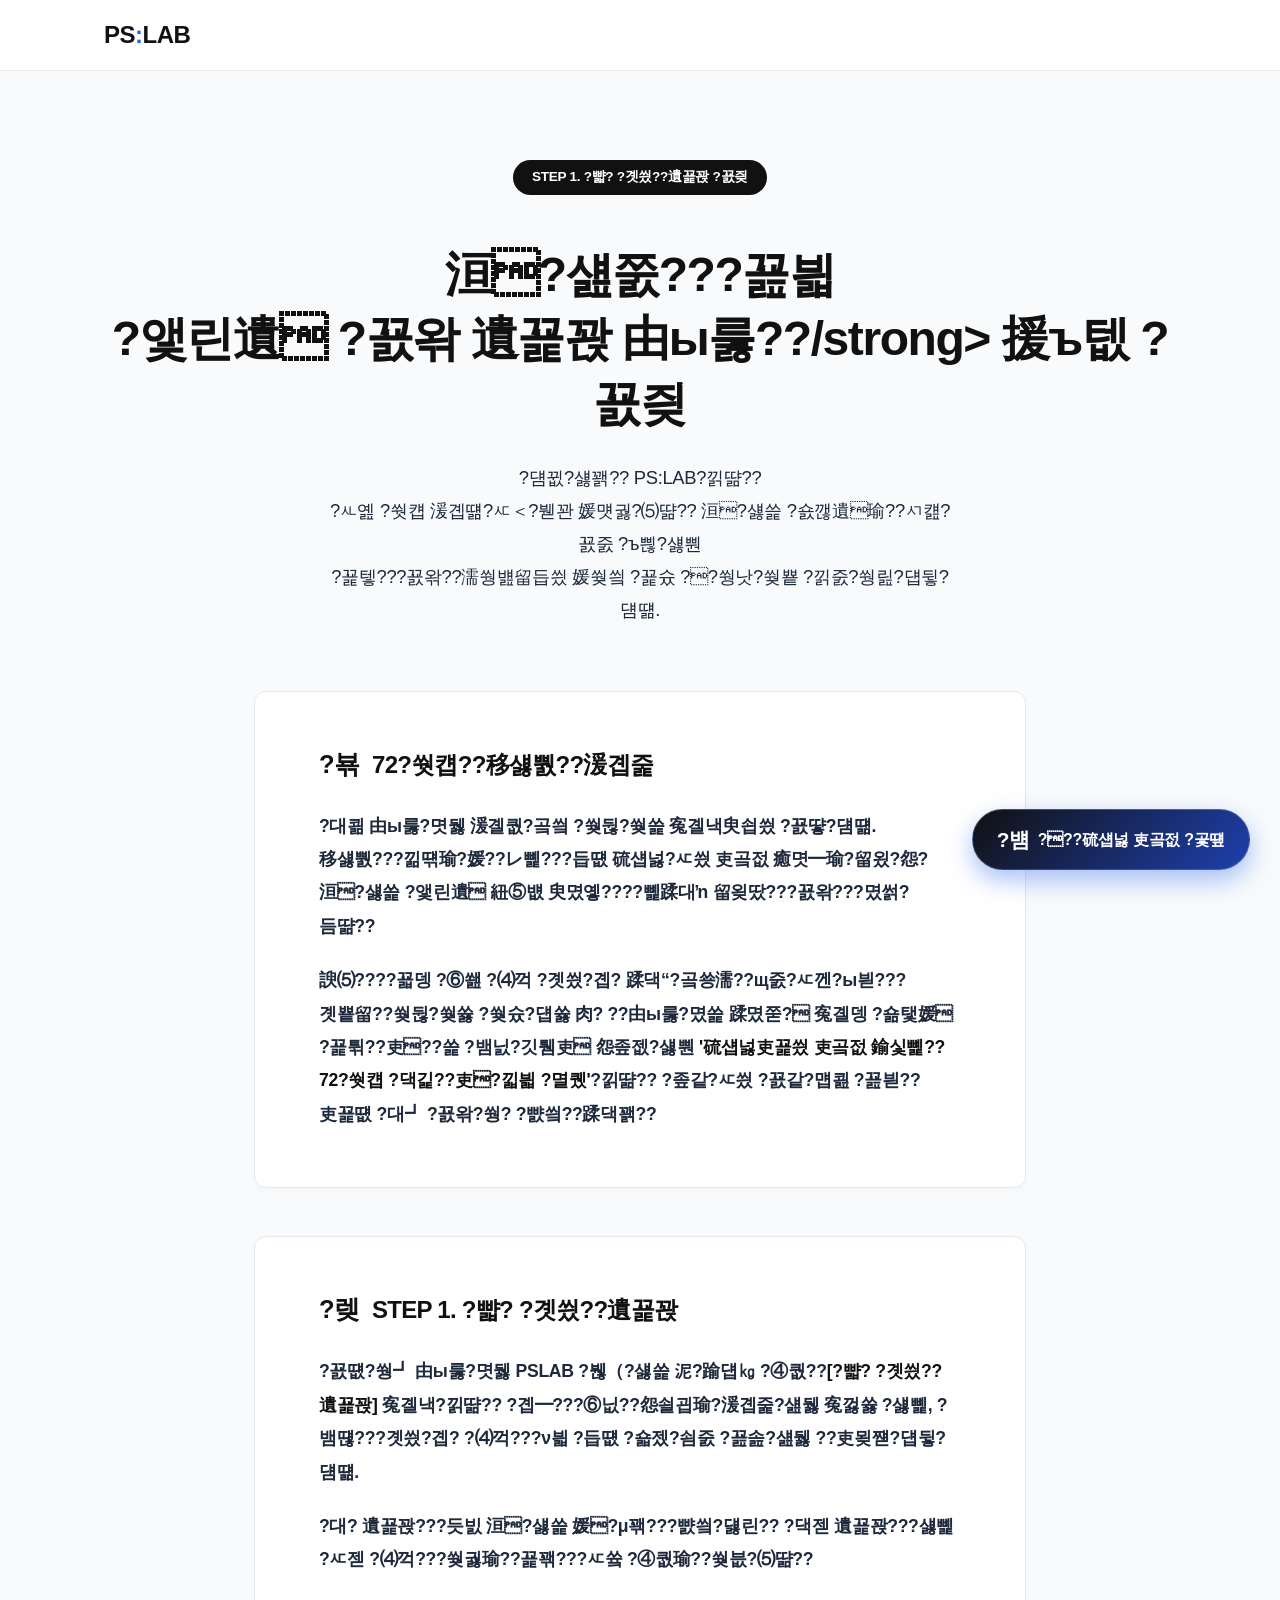
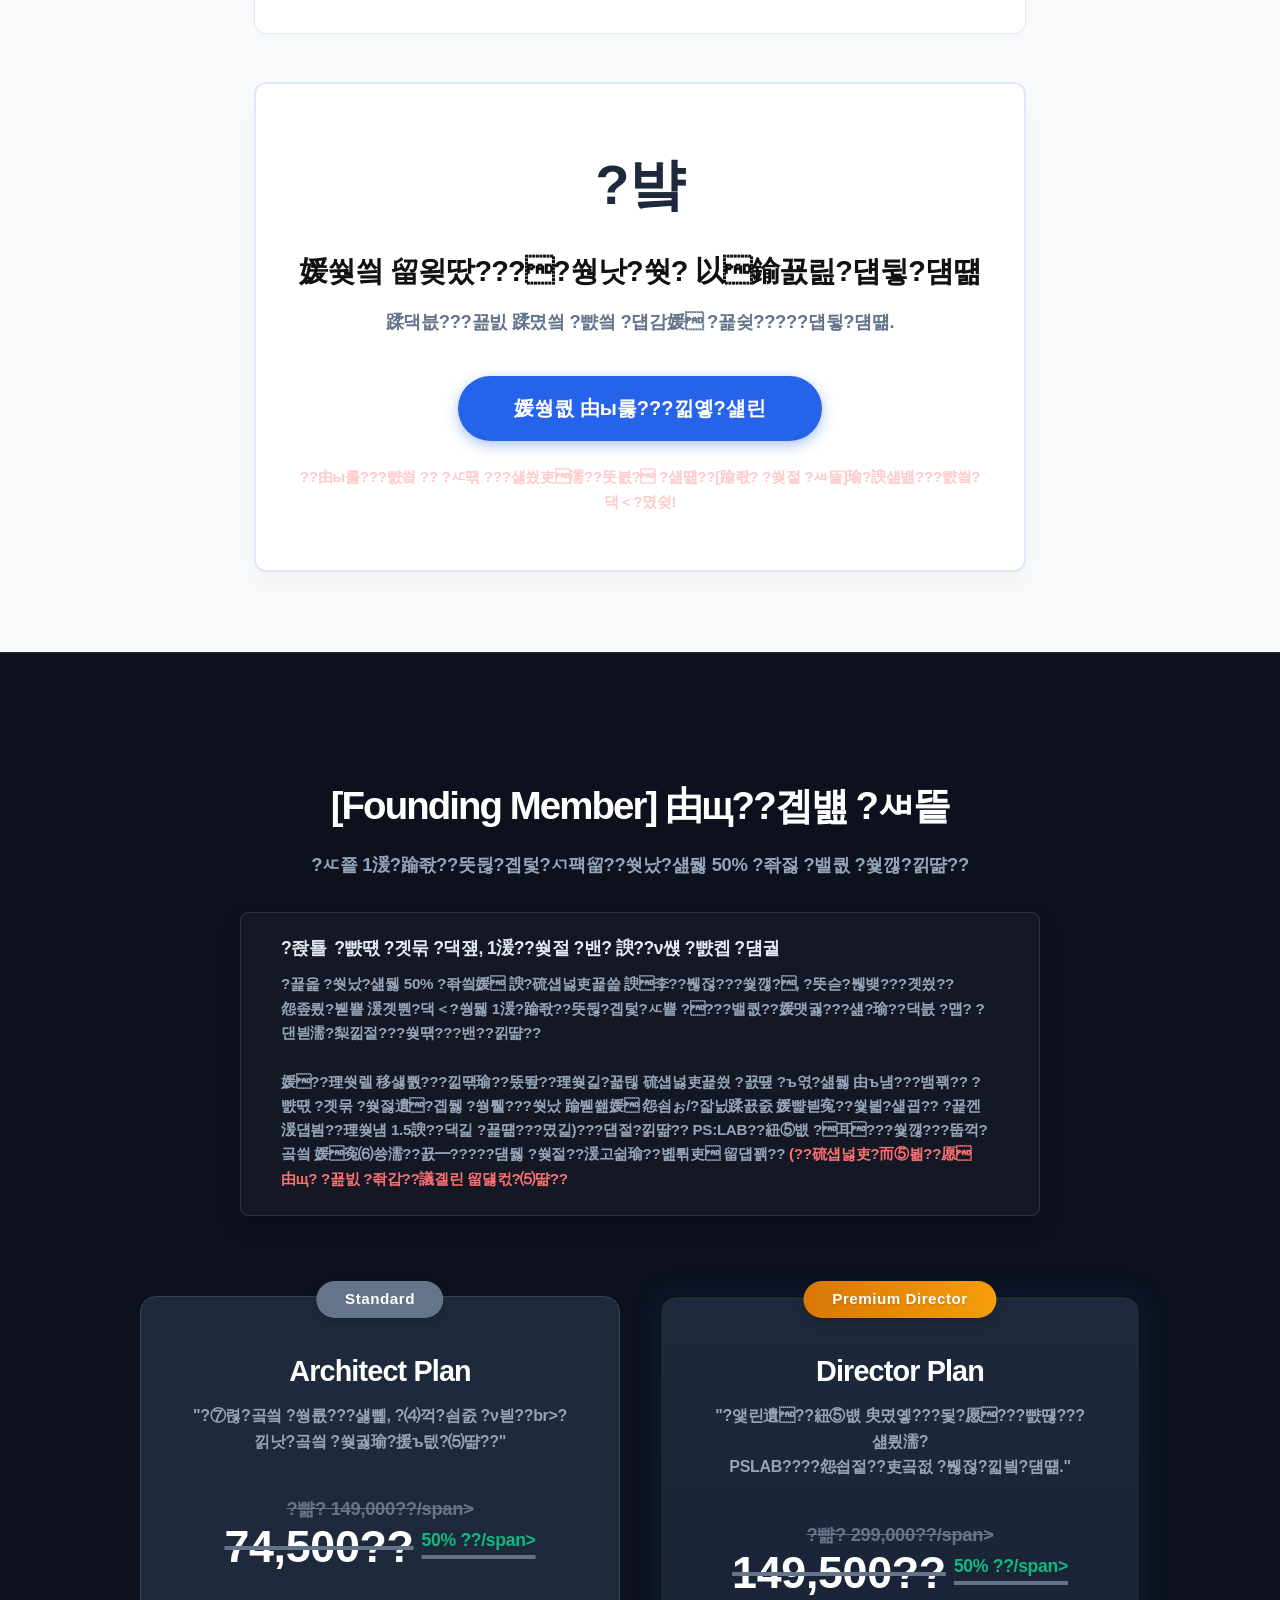
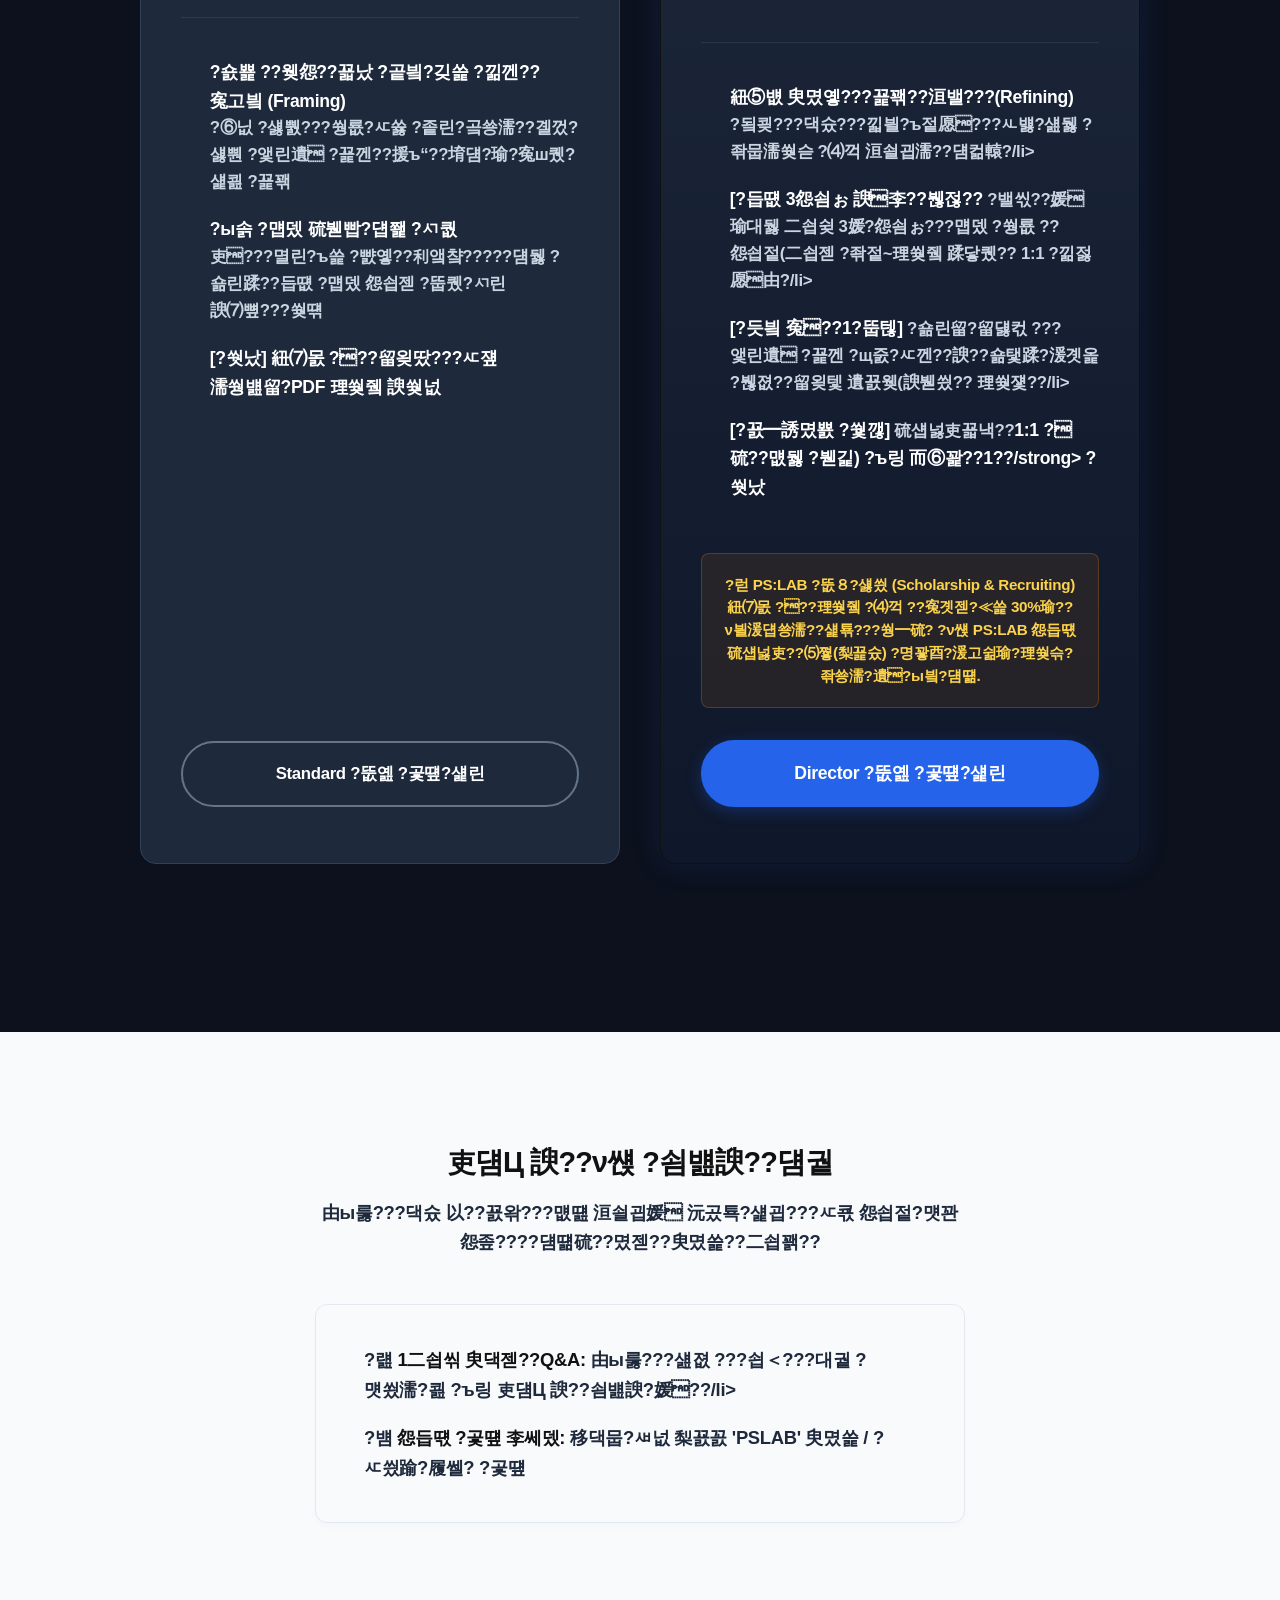
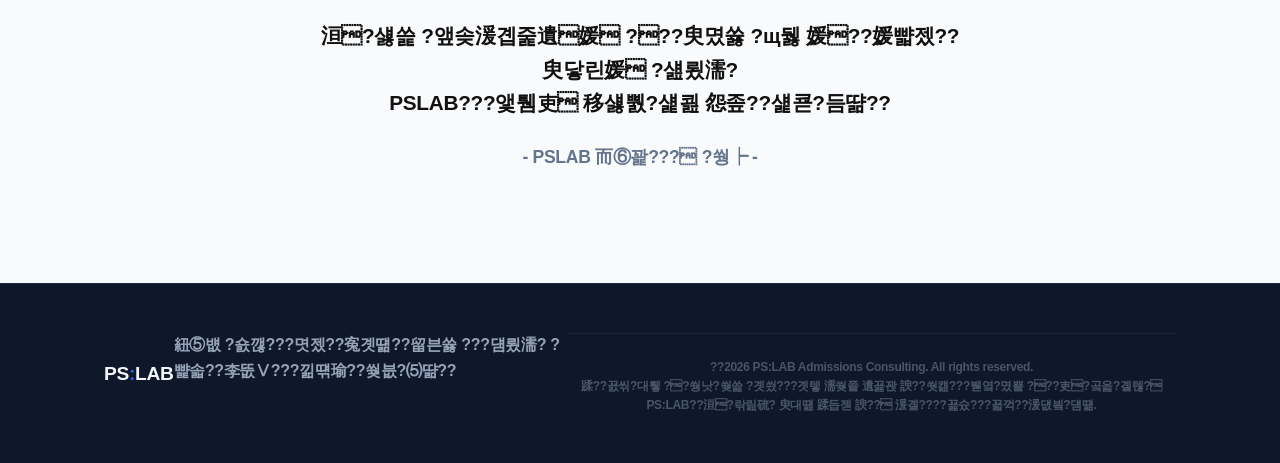
==== hong/index.html @ 272e80e0 "Add files via upload" ====
﻿<!DOCTYPE html>
<html lang="ko">
<head>
    <meta charset="UTF-8">
    <meta name="viewport" content="width=device-width, initial-scale=1.0">
    <title>PS:LAB | 由ы룷???꾩갑 ?덈궡</title>
    <style>
/* 
   PS:LAB Color Theme (Modern, Data-Driven, Tech Startup)
*/
:root {
    /* Palette: Monochrome + Trust Blue */
    --color-primary: #111111; /* Deep Black for strong contrast */
    --color-primary-light: #333333;
    --color-accent: #2563eb; /* Trustworthy Tech Blue */
    --color-accent-hover: #1d4ed8;
    
    --color-bg-main: #f8fafc; /* Very light slate/gray for modern feel */
    --color-bg-light: #ffffff;
    --color-bg-dark: #0f172a; /* Slate 900 */
    
    --color-text-main: #1e293b; /* Slate 800 */
    --color-text-muted: #64748b; /* Slate 500 */
    --color-text-light: #f1f5f9; /* Slate 100 */
    
    /* Typography */
    --font-sans: 'Pretendard', -apple-system, BlinkMacSystemFont, "Segoe UI", Roboto, "Helvetica Neue", Arial, sans-serif;
    --font-heading: 'Inter', var(--font-sans); /* Inter for English logo/headings */
    
    /* Variables */
    --transition-standard: all 0.2s ease-in-out;
    --border-radius-sm: 4px;
    --border-radius-md: 8px;
    --border-radius-lg: 12px;
}

/* Pretendard Font Import */
@import url("https://cdn.jsdelivr.net/gh/orioncactus/pretendard@v1.3.8/dist/web/static/pretendard.css");
/* Inter for English accents */
@import url('https://fonts.googleapis.com/css2?family=Inter:wght@400;600;800&display=swap');

/* Reset & Basic Setup */
* {
    margin: 0;
    padding: 0;
    box-sizing: border-box;
}

html {
    scroll-behavior: smooth;
    font-size: 16px;
}

body {
    font-family: var(--font-sans);
    color: var(--color-text-main);
    background-color: var(--color-bg-main);
    line-height: 1.6;
    overflow-x: hidden;
    letter-spacing: -0.02em; /* Tighter letter spacing for modern look */
    word-break: keep-all;
    overflow-wrap: break-word;
}

a {
    text-decoration: none;
    color: inherit;
}

ul {
    list-style: none;
}

img {
    max-width: 100%;
    display: block;
}

.container {
    max-width: 1200px;
    margin: 0 auto;
    padding: 0 5%;
}

.text-center { text-align: center; }
.mt-4 { margin-top: 2rem; }

/* Typography */
h1, h2, h3, h4, h5, h6 {
    font-weight: 700;
    line-height: 1.3;
    color: var(--color-primary);
    font-family: var(--font-heading);
    letter-spacing: -0.03em;
    word-break: keep-all;
}

h2 {
    font-size: 2.2rem;
    margin-bottom: 0.5rem;
}

.subtitle {
    font-size: 1.05rem;
    color: var(--color-text-muted);
    font-weight: 400;
    line-height: 1.6;
    word-break: keep-all;
}

.section {
    padding: 5rem 0;
}

.section-header {
    text-align: center;
    margin-bottom: 3.5rem;
}

.bg-light {
    background-color: var(--color-bg-light);
}

.bg-dark {
    background-color: var(--color-bg-dark);
    color: var(--color-text-light);
}

.bg-dark h2 {
    color: var(--color-text-light);
}

.bg-dark .subtitle {
    color: var(--color-text-muted);
}

/* Buttons */
.btn {
    display: inline-block;
    padding: 0.9rem 2.2rem;
    border-radius: 50px; /* Pill shape for startup vibe */
    font-weight: 600;
    font-size: 1.05rem;
    cursor: pointer;
    transition: var(--transition-standard);
    border: 2px solid transparent;
}

.btn-primary {
    background-color: var(--color-accent);
    color: white;
    border-color: var(--color-accent);
    box-shadow: 0 4px 14px 0 rgba(37, 99, 235, 0.39);
}

.btn-primary:hover {
    background-color: var(--color-accent-hover);
    border-color: var(--color-accent-hover);
    transform: translateY(-2px) scale(1.02);
    box-shadow: 0 8px 25px rgba(37, 99, 235, 0.3);
}

.btn-outline {
    background-color: transparent;
    border-color: var(--color-primary);
    color: var(--color-primary);
}

.btn-outline:hover {
    background-color: rgba(0, 0, 0, 0.05);
}

/* Navigation */
.navbar {
    position: fixed;
    top: 0;
    left: 0;
    width: 100%;
    z-index: 1000;
    background-color: rgba(255, 255, 255, 0.9);
    backdrop-filter: blur(12px);
    border-bottom: 1px solid rgba(0, 0, 0, 0.08);
    transition: var(--transition-standard);
}

.navbar.scrolled {
    box-shadow: 0 2px 10px rgba(0, 0, 0, 0.05);
}

.nav-container {
    max-width: 1200px;
    margin: 0 auto;
    padding: 1rem 5%;
    display: flex;
    justify-content: space-between;
    align-items: center;
}

.logo {
    font-family: var(--font-heading);
    font-size: 1.5rem;
    font-weight: 800;
    color: var(--color-primary);
    letter-spacing: -0.5px;
}

.logo span {
    color: var(--color-accent);
}

.nav-links {
    display: flex;
    gap: 2rem;
}

.nav-links a {
    font-size: 0.9rem;
    font-weight: 600;
    color: var(--color-primary);
    transition: color 0.2s;
}

.nav-links a:hover {
    color: var(--color-accent);
}

/* Hero Section */
.hero {
    position: relative;
    padding-top: 8rem;
    padding-bottom: 6rem;
    background-color: var(--color-bg-main);
    display: flex;
    align-items: center;
    justify-content: center;
    color: var(--color-text-main);
    min-height: 80vh;
}

.hero-content {
    max-width: 800px;
    margin: 0 auto;
    text-align: center;
}

.badge {
    display: inline-block;
    padding: 0.4rem 1.2rem;
    background-color: rgba(37, 99, 235, 0.1);
    color: var(--color-accent);
    border-radius: 50px;
    font-size: 0.85rem;
    font-weight: 600;
    margin-bottom: 1.5rem;
}

.hero h1 {
    font-size: clamp(2.2rem, 8vw, 3.8rem); /* Responsive font size */
    color: var(--color-primary);
    margin-bottom: 1.5rem;
    line-height: 1.15;
    letter-spacing: -0.04em;
}

.hero p.hero-subtitle {
    font-size: 1.15rem;
    color: var(--color-text-muted);
    margin-bottom: 2.5rem;
    font-weight: 400;
    word-break: keep-all;
}

.cta-group {
    display: flex;
    gap: 1rem;
    justify-content: center;
}

/* Announcement Section */
.announcement-section {
    padding-top: 3rem;
    padding-bottom: 5rem;
}

.letter-box {
    background-color: var(--color-bg-light);
    padding: 3rem 4rem;
    border-radius: var(--border-radius-lg);
    box-shadow: 0 4px 6px -1px rgba(0, 0, 0, 0.05), 0 2px 4px -1px rgba(0, 0, 0, 0.03);
    border: 1px solid #e2e8f0;
    max-width: 800px;
    margin: 0 auto;
}

.letter-box h2 {
    font-size: 1.5rem;
    color: var(--color-primary);
    margin-bottom: 1rem;
}

.letter-box p {
    font-size: 1rem;
    color: var(--color-text-main);
    line-height: 1.7;
    margin-bottom: 1rem;
}

.letter-box h3 {
    font-size: 1.15rem;
    margin-top: 2rem;
    margin-bottom: 0.8rem;
    color: var(--color-primary);
}

.schedule-list li {
    padding-left: 1rem;
    position: relative;
    margin-bottom: 0.8rem;
    font-size: 0.95rem;
    color: var(--color-text-main);
}

.schedule-list li::before {
    content: '-';
    color: var(--color-accent);
    position: absolute;
    left: 0;
    font-weight: bold;
}

/* About Section & Mentors Grid */
.mentors-grid {
    display: grid;
    grid-template-columns: repeat(auto-fill, minmax(280px, 1fr));
    gap: 1.5rem;
}

.mentor-card {
    background-color: var(--color-bg-light);
    border-radius: var(--border-radius-lg);
    padding: 2rem;
    position: relative;
    border: 1px solid #e2e8f0;
    transition: var(--transition-standard);
    display: flex;
    flex-direction: column;
}

.mentor-card:hover {
    box-shadow: 0 20px 25px -5px rgba(0, 0, 0, 0.1), 0 10px 10px -5px rgba(0, 0, 0, 0.04);
    border-color: var(--color-accent);
    transform: translateY(-5px);
}

.mentor-logo {
    position: absolute;
    top: 1.5rem;
    right: 1.5rem;
    width: 40px;
    height: 40px;
    object-fit: contain;
    opacity: 0.9;
}

.mentor-role {
    font-size: 0.75rem;
    color: var(--color-accent);
    font-weight: 700;
    text-transform: uppercase;
    letter-spacing: 0.5px;
    margin-bottom: 0.5rem;
}

.mentor-name {
    font-size: 1.4rem;
    font-weight: 700;
    margin-bottom: 1rem;
    display: flex;
    flex-direction: column;
}

.mentor-name .mentor-major {
    font-size: 0.85rem;
    color: var(--color-text-muted);
    font-weight: 500;
    margin-top: 0.2rem;
}

.mentor-quote {
    font-size: 1rem;
    line-height: 1.5;
    margin-bottom: 1.5rem;
    color: var(--color-text-main);
    font-weight: 600;
}

.mentor-details {
    margin-top: auto;
    font-size: 0.85rem;
    color: var(--color-text-muted);
    padding-top: 1rem;
    border-top: 1px solid #e2e8f0;
}

.mentor-details p {
    margin-bottom: 0.3rem;
}

/* Process Section */
.process-grid {
    display: grid;
    grid-template-columns: repeat(3, 1fr);
    gap: 1.5rem;
}

.process-card {
    background-color: var(--color-bg-light);
    padding: 2.5rem 2rem;
    border-radius: var(--border-radius-lg);
    border: 1px solid #e2e8f0;
    transition: var(--transition-standard);
}

.process-card:hover {
    border-color: var(--color-accent);
}

.step-number {
    font-family: var(--font-heading);
    font-size: 1.5rem;
    font-weight: 800;
    color: var(--color-accent);
    margin-bottom: 1rem;
}

.process-card h3 {
    font-size: 1.2rem;
    margin-bottom: 0.8rem;
}

.process-card p {
    color: var(--color-text-muted);
    font-size: 0.9rem;
    word-break: keep-all;
}

/* Contact Links */
.contact-links {
    display: grid;
    grid-template-columns: 1fr 1fr;
    gap: 1.5rem;
    max-width: 700px;
    margin: 0 auto;
}

.contact-card {
    background-color: #1e293b;
    border: 1px solid #334155;
    padding: 2.5rem 2rem;
    border-radius: var(--border-radius-lg);
    text-align: center;
    transition: var(--transition-standard);
}

.contact-card:hover {
    background-color: #334155;
    transform: translateY(-3px);
}

.contact-card .icon {
    font-size: 2rem;
    margin-bottom: 1rem;
}

.contact-card h3 {
    color: var(--color-text-light);
    margin-bottom: 0.5rem;
    font-size: 1.2rem;
}

.contact-card p {
    color: #94a3b8;
    margin-bottom: 1.5rem;
    font-size: 0.95rem;
    line-height: 1.5;
    word-break: keep-all;
    padding: 0 10%;
}

.contact-card .btn-text {
    color: var(--color-text-light);
    font-weight: 600;
    font-size: 0.9rem;
    display: flex;
    align-items: center;
    justify-content: center;
    gap: 0.5rem;
    background-color: rgba(255, 255, 255, 0.1);
    padding: 0.5rem 1rem;
    border-radius: 50px;
    width: fit-content;
    margin: 0 auto;
}

/* Footer */
.footer {
    background-color: var(--color-bg-dark);
    color: #94a3b8;
    padding: 3rem 0;
    border-top: 1px solid #1e293b;
}

.footer-content {
    display: flex;
    justify-content: space-between;
    align-items: center;
}

.footer-logo {
    font-family: var(--font-heading);
    font-size: 1.2rem;
    font-weight: 800;
    color: var(--color-text-light);
}

.footer-logo span {
    color: var(--color-accent);
}

.footer-bottom {
    margin-top: 2rem;
    font-size: 0.8rem;
    text-align: center;
}

/* Animations */
.reveal {
    opacity: 0;
    transform: translateY(20px);
    transition: all 0.6s cubic-bezier(0.16, 1, 0.3, 1);
}

.reveal.active {
    opacity: 1;
    transform: translateY(0);
}

.delay-1 { transition-delay: 0.1s; }
.delay-2 { transition-delay: 0.2s; }

.fade-in-up {
    animation: fadeInUp 0.8s cubic-bezier(0.16, 1, 0.3, 1) forwards;
}

@keyframes fadeInUp {
    from {
        opacity: 0;
        transform: translateY(30px);
    }
    to {
        opacity: 1;
        transform: translateY(0);
    }
}

/* Extra Mobile Optimizations */
@media (max-width: 768px) {
    .nav-links { display: none; }
    .hero { padding-top: 6.5rem; padding-bottom: 4rem; min-height: auto; }
    .hero h1 { margin-bottom: 1rem; }
    .section { padding: 4rem 0; }
    .process-grid, .contact-links { grid-template-columns: 1fr; gap: 1rem; }
    .letter-box { padding: 2rem 1.5rem; }
    .footer-content { flex-direction: column; gap: 1rem; text-align: center; }
    .mentors-grid { grid-template-columns: 1fr; }
}

@media (max-width: 480px) {
    .btn { width: 100%; text-align: center; padding: 0.8rem 1.5rem; }
    .cta-group { flex-direction: column; width: 100%; gap: 0.8rem; }
    .logo { font-size: 1.3rem; }
    .pain-point-section h2 { font-size: 1.8rem !important; }
}

</style>
    <style>
        /* 異붽? 諛?蹂댁셿???ㅽ????곸슜 (媛?낆꽦 & ?꾨━誘몄뾼 媛뺥솕) */
        body { margin-bottom: 0; }
        
        .delivery-hero {
            padding-top: 10rem;
            padding-bottom: 4rem;
            text-align: center;
        }
        .hero-subtitle {
            font-size: 1.15rem;
            line-height: 1.8;
            color: var(--color-text-main);
            max-width: 650px;
            margin: 1.5rem auto 0;
            font-weight: 500;
        }
        
        .content-container {
            max-width: 900px;
            margin: 0 auto 5rem;
            padding: 0 5%;
        }

        .report-cta-box {
            background: #ffffff;
            border: 2px solid rgba(37,99,235,0.15);
            border-radius: var(--border-radius-lg);
            padding: 3.5rem 2.5rem;
            text-align: center;
            box-shadow: 0 12px 30px rgba(0, 0, 0, 0.04);
            margin-bottom: 4rem;
            transition: transform 0.2s;
        }
        .report-cta-box:hover {
            transform: translateY(-3px);
            border-color: rgba(37,99,235,0.4);
            box-shadow: 0 15px 35px rgba(37,99,235,0.1);
        }
        .report-cta-box h3 {
            font-size: 1.8rem;
            margin-bottom: 1rem;
            color: var(--color-primary);
        }
        .report-cta-box p {
            color: var(--color-text-muted);
            margin-bottom: 2.5rem;
            font-size: 1.15rem;
        }
        
        /* ?댁슜???먯쑀濡?쾶 湲멸쾶 ?ｌ쓣 ???덈뒗 ?붿씠?몃낫?쒗삎 ?붿옄??*/
        .info-card {
            background-color: #ffffff;
            padding: 3.5rem 4rem;
            border-radius: var(--border-radius-lg);
            border: 1px solid #e2e8f0;
            margin-bottom: 3rem;
            box-shadow: 0 4px 6px rgba(0,0,0,0.02);
            text-align: left;
        }
        .info-card h4 {
            font-size: 1.5rem;
            margin-bottom: 1.8rem;
            color: var(--color-primary);
            display: flex;
            align-items: center;
            gap: 0.8rem;
            font-weight: 800;
        }
        
        /* 異붽??섎뒗 湲?ㅼ쓽 媛?낆꽦??洹밸??뷀븯??paragraph ?ㅼ젙 */
        .info-card p {
            color: var(--color-text-main);
            line-height: 1.9;
            font-size: 1.1rem;
            margin-bottom: 1.3rem;
            word-break: keep-all;
        }
        .info-card p:last-child {
            margin-bottom: 0;
        }
        .info-card strong {
            color: var(--color-primary);
        }
        
        /* ?뚮옖 ?뱀뀡 (怨좉툒?ㅻ윭?????ㅽ겕 紐⑤뱶) */
        .plan-section {
            background-color: #0c111d; 
            padding: 8rem 5%;
            color: white;
            border-top: 1px solid #1e293b;
        }
        .plan-section-header {
            text-align: center;
            margin-bottom: 5rem;
        }
        .plan-section-header h2 {
            color: white;
            font-size: 2.4rem;
            margin-bottom: 1.2rem;
            letter-spacing: -0.05em;
        }
        .plan-section-header p {
            color: #94a3b8;
            font-size: 1.15rem;
        }
        
        /* ?뚮옖 移대뱶 援ъ“: ?숈씪???믪씠 ?좎? 諛?踰꾪듉 ?섎떒 怨좎젙 */
        .plan-grid {
            display: grid;
            grid-template-columns: 1fr 1fr;
            gap: 2.5rem;
            max-width: 1000px;
            margin: 0 auto;
        }
        .plan-card {
            background-color: #1e293b;
            border: 1px solid #334155;
            border-radius: 16px;
            padding: 3.5rem 2.5rem;
            position: relative;
            transition: transform 0.3s ease, box-shadow 0.3s ease;
            display: flex;
            flex-direction: column; /* 異붽?: 踰꾪듉 ?섎떒 諛곗튂瑜??꾪븳 flex */
        }
        .plan-card:hover {
            transform: translateY(-8px);
            border-color: #475569;
            box-shadow: 0 25px 40px -10px rgba(0, 0, 0, 0.5);
        }
        
        /* ?꾨━誘몄뾼 移대뱶 VIP ?ㅽ??쇰쭅 (????怨⑤뱶/?ㅻ젋吏 鍮? */
        .plan-card.premium {
            background: linear-gradient(180deg, #1e293b 0%, #0f172a 100%);
            border: 1px solid rgba(217, 119, 6, 0.4);
            box-shadow: 0 10px 30px rgba(217, 119, 6, 0.08); 
        }
        .plan-card.premium:hover {
            border-color: rgba(217, 119, 6, 0.8);
            box-shadow: 0 25px 50px rgba(217, 119, 6, 0.15); 
        }
        
        .plan-badge {
            position: absolute;
            top: -16px;
            left: 50%;
            transform: translateX(-50%);
            background-color: #64748b;
            color: white;
            padding: 0.4rem 1.8rem;
            border-radius: 30px;
            font-size: 0.95rem;
            font-weight: 800;
            letter-spacing: 0.5px;
            box-shadow: 0 4px 10px rgba(0,0,0,0.15);
            white-space: nowrap;
        }
        .plan-card.premium .plan-badge {
            background: linear-gradient(90deg, #d97706, #f59e0b); 
            color: #fff;
            text-shadow: 0 1px 2px rgba(0,0,0,0.2);
        }

        .plan-card h3 {
            color: white;
            font-size: 1.8rem;
            margin-bottom: 0.8rem;
            text-align: center;
        }
        .plan-desc {
            color: #94a3b8;
            font-size: 1rem;
            margin-bottom: 2.5rem;
            line-height: 1.6;
            text-align: center;
            min-height: 50px;
        }
        
        .plan-price {
            text-align: center;
            margin-bottom: 2.5rem;
            padding-bottom: 2.5rem;
            border-bottom: 1px solid rgba(255,255,255,0.08);
        }
        .plan-price .original {
            font-size: 1.15rem;
            color: #64748b;
            text-decoration: line-through;
            display: block;
            margin-bottom: 0.5rem;
        }
        .plan-price .current {
            font-size: 2.8rem;
            font-weight: 800;
            font-family: var(--font-heading);
            color: white;
            line-height: 1;
        }
        .plan-price .discount {
            font-size: 1.1rem;
            color: #10b981;
            margin-left: 0.5rem;
            vertical-align: super; /* ?꾨줈 ?댁쭩 ?꾩? */
            font-weight: 700;
        }
        
        /* flex-grow瑜?二쇱뼱 ?⑤뒗 怨듦컙??李⑥??섍쾶 留뚮뱾?? ?꾨옒履??붿냼(踰꾪듉)瑜?移대뱶??留?諛붾떏?쇰줈 諛?대깂 */
        .plan-features-wrapper {
            flex-grow: 1;
            display: flex;
            flex-direction: column;
        }

        .feature-list {
            list-style: none;
            margin-bottom: 2rem;
        }
        .feature-list li {
            position: relative;
            padding-left: 1.8rem;
            margin-bottom: 1.2rem;
            color: #cbd5e1;
            font-size: 1.05rem;
            line-height: 1.6;
            word-break: keep-all;
        }
        .feature-list li strong {
            color: white;
            font-size: 1.1rem;
        }
        .feature-list li::before {
            content: '??;
            color: var(--color-accent);
            position: absolute;
            left: 0;
            font-weight: bold;
            font-size: 1.1rem;
        }
        .plan-card.premium .feature-list li::before {
            color: #f59e0b; /* ?꾨━誘몄뾼 移대뱶??怨⑤뱶 泥댄겕留덊겕 */
        }
        
        .success-assurance {
            background-color: rgba(217, 119, 6, 0.1);
            border: 1px solid rgba(217, 119, 6, 0.3);
            color: #fcd34d;
            padding: 1.2rem;
            border-radius: var(--border-radius-md);
            font-size: 0.95rem;
            font-weight: 600;
            margin-top: auto; /* 諛뺤뒪瑜??꾨옒濡?諛?*/
            margin-bottom: 2rem;
            text-align: center;
            line-height: 1.5;
        }

        /* ?섎떒 ?덈궡 ?뱀뀡 */
        .closing-section {
            padding: 7rem 5%;
            text-align: center;
            max-width: 800px;
            margin: 0 auto;
        }
        .closing-section h3 {
            font-size: 1.8rem;
            margin-bottom: 1rem;
            color: var(--color-primary);
        }
        
        .contact-box {
            background-color: #f8fafc;
            border: 1px solid #e2e8f0;
            padding: 2.5rem 3rem;
            border-radius: var(--border-radius-lg);
            margin: 3rem auto;
            text-align: left;
            display: inline-block;
            box-shadow: 0 4px 6px rgba(0,0,0,0.02);
            width: 100%;
            max-width: 650px;
        }
        .contact-box ul {
            list-style: none;
            padding: 0;
            margin: 0;
        }
        .contact-box li {
            font-size: 1.15rem;
            color: var(--color-text-main);
            margin-bottom: 1.2rem;
            line-height: 1.6;
        }
        .contact-box li:last-child {
            margin-bottom: 0;
        }
        .contact-box strong {
            color: var(--color-primary);
        }
        
        @media (max-width: 768px) {
            .plan-grid { grid-template-columns: 1fr; }
            .plan-card { padding: 2.5rem 1.5rem; }
            .info-card { padding: 2.5rem 1.5rem; }
            .hero-subtitle { font-size: 1rem; }
            .contact-box { padding: 2rem 1.5rem; }
            .pricing-notice { padding: 1.5rem 1.5rem !important; }
        }

        /* ?꾨━誘몄뾼 蹂댁븞 紐⑤떖 ?ㅽ???*/
        .auth-modal-overlay {
            position: fixed;
            top: 0; left: 0; right: 0; bottom: 0;
            background-color: rgba(15, 23, 42, 0.85); /* ?ㅽ겕 ?ㅻ쾭?덉씠 媛뺥솕 */
            backdrop-filter: blur(8px); /* 釉붾윭 媛뺥솕 */
            z-index: 1000;
            display: none;
            justify-content: center;
            align-items: center;
            opacity: 0;
            transition: opacity 0.3s ease;
        }
        .auth-modal-overlay.active {
            display: flex;
            opacity: 1;
        }
        .auth-modal {
            background: #1e293b; /* PS:LAB ?ㅽ겕 移대뱶 諛곌꼍 */
            padding: 3rem 2.5rem;
            border-radius: 20px;
            border: 1px solid rgba(255, 255, 255, 0.1); /* 湲?섏뒪紐⑦뵾利??뚮몢由?*/
            max-width: 420px;
            width: 90%;
            text-align: center;
            box-shadow: 0 25px 50px -12px rgba(0, 0, 0, 0.5);
            transform: translateY(20px);
            transition: transform 0.3s cubic-bezier(0.16, 1, 0.3, 1);
        }
        .auth-modal-overlay.active .auth-modal {
            transform: translateY(0);
        }
        /* 紐⑤떖 ?명뭼 ?뚮젅?댁뒪????띿뒪???됱긽 */
        .auth-modal input::placeholder {
            color: #64748b;
        }

        /* ?뚮줈??移댄넚 1:1 ?곷떞 踰꾪듉 */
        .floating-chat-btn {
            position: fixed;
            bottom: 30px;
            right: 30px;
            background: linear-gradient(135deg, var(--color-primary), #1e40af);
            color: white;
            padding: 0.8rem 1.5rem;
            border-radius: 50px;
            display: flex;
            align-items: center;
            gap: 0.5rem;
            font-weight: 700;
            font-size: 1rem;
            box-shadow: 0 10px 25px rgba(37,99,235,0.4);
            z-index: 900;
            transition: all 0.3s cubic-bezier(0.16, 1, 0.3, 1);
            text-decoration: none;
            border: 1px solid rgba(255,255,255,0.2);
        }
        .floating-chat-btn:hover {
            transform: translateY(-5px);
            box-shadow: 0 15px 35px rgba(37,99,235,0.6);
            color: white;
        }
        .chat-icon { font-size: 1.3rem; }
        @media (max-width: 768px) {
            .floating-chat-btn { bottom: 20px; right: 20px; padding: 1rem; border-radius: 50%; }
            .chat-text { display: none; }
        }
    </style>
</head>
<body>
    <nav class="navbar">
        <div class="nav-container">
            <a class='logo' href='/'>PS<span>:</span>LAB</a>
        </div>
    </nav>

    <!-- ?좊땲硫붿씠?섏? 怨쇳븯吏 ?딄쾶 ?먯뿰?ㅻ윭??fade-in ?꾩＜濡?蹂寃?-->
    <header class="delivery-hero fade-in-up">
        <div class="container">
            <span class="badge" style="background-color: var(--color-primary); color: white;">STEP 1. ?뺣? ?곗씠??遺꾩꽍 ?꾨즺</span>
            <h1 style="font-size: clamp(2rem, 5vw, 3rem); margin-top: 1.5rem; line-height: 1.35;">
                洹?섎쭔???꾪븳<br><strong>?앷린遺 ?꾨왂 遺꾩꽍 由ы룷??/strong> 援ъ텞 ?꾨즺
            </h1>
            <p class="hero-subtitle">?덈뀞?섏꽭?? PS:LAB?낅땲??<br>?ㅻ옖 ?쒓컙 湲곕떎?ㅼ＜?붿꽌 媛먯궗?⑸땲?? 洹?섏쓽 ?숈깮遺瑜??ㅺ컖?꾨줈 ?ъ쁺?섏뿬<br>?꾩텧???꾨왂??濡쒕뱶留듭씠 媛쒖씤 ?꾩슜 ??쒕낫?쒖뿉 ?낅줈?쒕릺?덉뒿?덈떎.</p>
        </div>
    </header>

    <div class="content-container">
        <!-- 
            [?띿뒪??異붽? ?곸뿭] 
            .info-card ?대??먮뒗 ?щ윭 媛쒖쓽 <p> ?쒓렇瑜??곗냽?댁꽌 ?묒꽦?섍린留??섎㈃ 
            以꾧컙寃?1.9??留ㅼ슦 媛?낆꽦 ?믪? ?뺥깭濡?湲???뚮뜑留곷릺?꾨줉 ?ㅺ퀎?덉뒿?덈떎.
            湲???꾨Т由?湲몄뼱?몃룄 源붾걫?섍쾶 ?좎??⑸땲??
        -->
        <div class="info-card reveal active">
            <h4><span style="font-size: 1.6rem;">?뵦</span> 72?쒓컙??移섏뿴??湲곕줉</h4>
            <p>?대쾲 由ы룷?몃뒗 湲곌퀎?곸씤 ?쒖뒪?쒖쓽 寃곌낵臾쇱씠 ?꾨떃?덈떎. 移섏뿴???낆떆瑜?媛??レ뼱???듭떖 硫섑넗?ㅼ씠 吏곸젒 癒몃━瑜?留욌?怨?洹?섏쓽 ?앷린遺 紐⑤뱺 臾몄옣????뼱蹂대ŉ 留욎땄???꾨왂???몄썱?듬땲??</p>
            <p>諛⑸????꾧뎅 ?⑥쐞 ?⑷꺽 ?곗씠?곕? 蹂댁“?곸쑝濡??щ줈?ㅼ껜?ы븯???곗뿉留??쒖뒪?쒖쓣 ?쒖슜?덉쓣 肉? ??由ы룷?몄쓽 蹂몄쭏? 寃곌뎅 ?숆탳媛 ?꾩튂??吏??쓽 ?뱀닔?깃퉴吏 怨좊젮?섏뿬 <strong>'硫섑넗吏꾩씠 吏곸젒 鍮싳뼱??72?쒓컙 ?댁긽??吏?낇븳 ?멸퀬'</strong>?낅땲?? ?좊같?ㅼ씠 ?꾨같?먭쾶 ?꾪븯??吏꾩떖 ?대┛ ?꾨왂?쒕? ?뺤씤??蹂댁꽭??</p>
        </div>

        <div class="info-card reveal">
            <h4><span style="font-size: 1.6rem;">?렞</span> STEP 1. ?뺣? ?곗씠??遺꾩꽍</h4>
            <p>?꾨떖?쒕┛ 由ы룷?몃뒗 PSLAB ?붾（?섏쓽 泥?踰덉㎏ ?④퀎??<strong>[?뺣? ?곗씠??遺꾩꽍]</strong> 寃곌낵?낅땲?? ?곕━???⑥닚??怨쇨굅瑜?湲곕줉?섎뒗 寃껋쓣 ?섏뼱, ?뱀떊???곗씠?곕? ?⑷꺽???ν븳 ?듭떖 ?숇젰?쇰줈 ?꾪솚?섎뒗 ??吏묒쨷?덉뒿?덈떎.</p>
            <p>?대? 遺꾩꽍???듯빐 洹?섏쓽 媛?μ꽦???뺤씤?덇린?? ?댁젣 遺꾩꽍???섏뼱 ?ㅼ젣 ?⑷꺽???쒖궗瑜??꾩꽦???ㅼ쓬 ?④퀎瑜??쒖븞?⑸땲??</p>
        </div>

        <!-- ?듭떖 由ы룷???뺤씤 踰꾪듉 諛뺤뒪 -->
        <div class="report-cta-box reveal">
            <div style="font-size: 3.5rem; margin-bottom: 1.5rem;">?뱤</div>
            <h3>媛쒖씤 留욎땄????쒕낫?쒓? 以鍮꾨릺?덉뒿?덈떎</h3>
            <p>蹂댁븞???꾪빐 蹂몄씤 ?뺤씤 ?덉감媛 ?꾩슂?????덉뒿?덈떎.</p>
            <!-- ?몄쬆 紐⑤떖???몄텧?섎뒗 踰꾪듉?쇰줈 蹂寃쎈맖 -->
            <button onclick="openAuthModal()" class="btn btn-primary" style="padding: 1.2rem 3.5rem; font-size: 1.25rem; font-weight: 700; border-radius: 50px; border: none; cursor: pointer; color: white;">媛쒕퀎 由ы룷???낆옣?섍린</button>
            <p style="margin-top: 1.5rem; font-size: 0.95rem; color: #fecaca; font-weight: 700; margin-bottom: 0;">??由ы룷???뺤씤 ?? ?ㅼ떆 ???섏씠吏濡??뚯븘? ?섎떒??[踰좏? ?쒖젙 ?ㅽ띁]瑜?諛섎뱶???뺤씤?댁＜?몄슂!</p>
        </div>
    </div>

    <!-- ?좊즺 ?뚮옖 ?쒖븞 ?뱀뀡 -->
    <section class="plan-section">
        <div class="container reveal">
            <div class="plan-section-header">
                <h2>[Founding Member] 由щ??곕뱶 ?ㅽ띁</h2>
                <p style="margin-bottom: 2rem;">?ㅼ쭅 1湲?踰좏??뚯뒪?곕텇?ㅺ퍡留??쒓났?섎뒗 50% ?좎젏 ?밸퀎 ?쒗깮?낅땲??</p>
                
                <div class="pricing-notice" style="background-color: rgba(255, 255, 255, 0.03); border: 1px solid rgba(255, 255, 255, 0.1); border-radius: var(--border-radius-md); padding: 1.5rem 2.5rem; max-width: 800px; margin: 0 auto; text-align: left; box-shadow: 0 10px 20px rgba(0,0,0,0.2);">
                    <h4 style="color: #e2e8f0; font-size: 1.1rem; font-weight: 700; margin-bottom: 0.8rem; display: flex; align-items: center; gap: 0.5rem;">
                        <span>?좑툘</span> ?뺤떇 ?곗묶 ?댁쟾, 1湲??쒖젙 ?밴? 諛??ν썑 ?뺤콉 ?덈궡
                    </h4>
                    <p style="color: #94a3b8; font-size: 0.95rem; line-height: 1.6; word-break: keep-all; margin: 0; text-align: left;">
                        ?꾩옱 ?쒓났?섎뒗 50% ?좎씤媛 諛?硫섑넗吏꾩쓽 諛李??붾젆???쒗깮?, ?뚯슫?붾뱾???곗씠??怨좊룄?붿뿉 湲곗뿬?댁＜?쒕뒗 <strong>1湲?踰좏??뚯뒪?곕텇?ㅼ뿉 ????밸퀎??媛먯궗???섎?瑜??댁븘 ?먭? ?댄븯濡?梨낆젙???쒖떆???밴?</strong>?낅땲??<br><br>
                        媛??理쒓렐 移섏뿴???낆떆瑜??뚰뙆??理쒖긽?꾧텒 硫섑넗吏꾩씠 ?꾨떞 ?ъ엯?섎뒗 由ъ냼???뱀꽦?? <strong>?뺤떇 ?곗묶 ?쒖젏遺?곕뒗 ?쒕퉬???쒓났 踰붿쐞媛 怨쇰ぉ/?잛닔蹂꾨줈 媛뺥븯寃??쒗븳?섍굅?? ?꾩껜 湲덉븸??理쒖냼 1.5諛??댁긽 ?꾩떎???몄긽)???덉젙</strong>?낅땲?? PS:LAB??紐⑤뱺 ?耳???쒗깮???뚭꺽?곸씤 媛寃⑹쑝濡??꾨━?????덈뒗 ?쒖젙??湲고쉶瑜??볦튂吏 留덉꽭?? <span style="color: #f87171; font-weight: 600;">(??硫섑넗吏?而⑤뵒??愿由щ? ?꾪빐 ?좎갑??議곌린 留덇컧?⑸땲??</span>
                    </p>
                </div>
            </div>
            
            <div class="plan-grid">
                <!-- Standard Plan -->
                <div class="plan-card">
                    <div class="plan-badge">Standard</div>
                    <h3>Architect Plan</h3>
                    <p class="plan-desc">"?⑦렪?곸씤 ?쒕룞???섏뼱, ?⑷꺽?쇰줈 ?ν븯??br>?낅낫?곸씤 ?쒖궗瑜?援ъ텞?⑸땲??"</p>
                    
                    <div class="plan-price">
                        <span class="original">?뺢? 149,000??/span>
                        <div class="current">74,500??<span class="discount">50% ??/span></div>
                    </div>
                    
                    <!-- ?쒗깮 ?댁슜 & ?≪뀡 踰꾪듉 ?섑띁 (?믪씠 留욎땄?? -->
                    <div class="plan-features-wrapper">
                        <ul class="feature-list">
                            <li><strong>?숈뾽 ??웾怨??꾧났 ?곹빀?깆쓽 ?낆껜??寃고빀 (Framing)</strong><br>?⑥닚 ?섏뿴???쒕룞?ㅼ쓣 ?좉린?곸쑝濡??곌껐?섏뿬 ?앷린遺 ?꾩껜??援ъ“??堉덈?瑜?寃ш퀬?섍쾶 ?꾩꽦</li>
                            <li><strong>?ы솕 ?먭뎄 硫붿빱?덉쬁 ?ㅺ퀎</strong><br>吏???멸린?ъ쓽 ?뺤옣??利앸챸?????덈뒗 ?숆린蹂??듭떖 ?먭뎄 怨쇱젣 ?뚭퀬?ㅺ린 諛⑺뼢???쒖떆</li>
                            <li><strong>[?쒓났] 紐⑺몴 ???留욎땄???ㅼ쟾 濡쒕뱶留?PDF 理쒖쥌 諛쒖넚</strong></li>
                        </ul>
                    </div>
                    
                    <!-- ??긽 移대뱶 理쒗븯?⑥뿉 踰꾪듉??怨좎젙 諛곗튂??-->
                    <a href="https://open.kakao.com/o/siqpqtli" target="_blank" class="btn btn-outline" style="width: 100%; text-align: center; padding: 1.1rem; border-color: #64748b; color: white; font-weight: 700; transition: all 0.3s ease;" onmouseover="this.style.backgroundColor='rgba(255,255,255,0.1)';" onmouseout="this.style.backgroundColor='transparent';">Standard ?뚮옖 ?곷떞?섍린</a>
                </div>

                <!-- Premium Plan (VIP ?꾩슜 ??뀛由??ㅽ??쇰쭅 ?곸슜?? -->
                <div class="plan-card premium" style="border: 1px solid var(--color-primary); box-shadow: 0 0 30px rgba(37, 99, 235, 0.15);">
                    <div class="plan-badge">Premium Director</div>
                    <h3>Director Plan</h3>
                    <p class="plan-desc">"?앷린遺??紐⑤뱺 臾몄옣???됯?愿???뺤떊???섎룄濡?<br>PSLAB????怨쇱젙??吏곸젒 ?붾젆?낇빀?덈떎."</p>
                    
                    <div class="plan-price">
                        <span class="original">?뺢? 299,000??/span>
                        <div class="current">149,500??<span class="discount">50% ??/span></div>
                    </div>
                    
                    <div class="plan-features-wrapper">
                        <ul class="feature-list">
                            <li><strong>紐⑤뱺 臾몄옣???꾩꽦??洹밸???(Refining)</strong><br>?됰쾾???댁슜???낇븰?ъ젙愿???ㅻ뱷?섎뒗 ?좎뭅濡쒖슫 ?⑷꺽 洹쇨굅濡??덈컮轅?/li>
                            <li><strong>[?듭떖 3怨쇰ぉ 諛李??붾젆??</strong> ?밸씫??媛瑜대뒗 二쇱슂 3媛?怨쇰ぉ???먭뎄 ?쒕룞 ??怨쇱젙(二쇱젣 ?좎젙~理쒖쥌 蹂닿퀬?? 1:1 ?낆젏 愿由?/li>
                            <li><strong>[?듯빀 寃??1?뚭텒]</strong> ?숆린留?留덇컧 ???앷린遺 ?꾩껜 ?щ줈?ㅼ껜??諛??숆탳蹂?湲곗옱 ?붾졊??留욎텣 遺꾨웾(諛붿씠?? 理쒖쟻??/li>
                            <li><strong>[?꾨━誘몄뾼 ?쒗깮]</strong> 硫섑넗吏꾧낵??<strong>1:1 ?硫??먮뒗 ?붿긽) ?ъ링 而⑥꽕??1??/strong> ?쒓났</li>
                        </ul>
                        
                        <div class="success-assurance">
                            ?럳 <strong>PS:LAB ?뚮８?섏씠 (Scholarship & Recruiting)</strong><br>紐⑺몴 ???理쒖쥌 ?⑷꺽 ??<strong>寃곗젣?≪쓽 30%瑜??ν븰湲덉쑝濡??섍툒</strong>???쒕━硫? ?ν썑 <strong>PS:LAB 怨듭떇 硫섑넗吏??⑸쪟(梨꾩슜) ?명꽣酉?湲고쉶</strong>瑜?理쒖슦?좎쑝濡?遺?ы빀?덈떎.
                        </div>
                    </div>
                    
                    <a href="https://open.kakao.com/o/siqpqtli" target="_blank" class="btn btn-primary" style="width: 100%; text-align: center; padding: 1.1rem; font-weight: 700; font-size: 1.1rem; box-shadow: 0 4px 15px rgba(37, 99, 235, 0.3);">Director ?뚮옖 ?곷떞?섍린</a>
                </div>
            </div>
            
        </div>
    </section>

    <!-- 留덈Т由??덈궡 ?뱀뀡 -->
    <div class="closing-section reveal">
        <h3 style="font-weight: 800;">吏덈Ц 諛??ν썑 ?쇰뱶諛??덈궡</h3>
        <p style="font-size: 1.15rem; color: var(--color-text-main);">由ы룷???댁슜 以??꾨왂???먮떒 洹쇨굅媛 沅곴툑?섍굅???ㅼ쿇 怨쇱젙?먯꽌 怨좊????덈떎硫??몄젣??臾몄쓽??二쇱꽭??</p>
        
        <div class="contact-box">
            <ul>
                <li>?럞 <strong>1二쇱씪 臾댁젣??Q&A:</strong> 由ы룷???섎졊 ???쇱＜???대궡 ?먯쑀濡?쾶 ?ъ링 吏덈Ц 諛??쇰뱶諛?媛??/li>
                <li>?뱸 <strong>怨듭떇 ?곷떞 李쎄뎄:</strong> 移댁뭅?ㅽ넚 梨꾨꼸 'PSLAB' 臾몄쓽 / ?ㅼ씠踰?履쎌? ?곷떞</li>
            </ul>
        </div>
        
        <p style="margin-top: 3rem; font-weight: 800; font-size: 1.3rem; color: var(--color-primary);">
            洹?섏쓽 ?앺솢湲곕줉遺媛 ???臾몄쓣 ?щ뒗 媛??媛뺣젰??臾닿린媛 ?섎룄濡?<br>PSLAB???앷퉴吏 移섏뿴?섍쾶 怨좊??섍쿋?듬땲??
        </p>
        <p style="margin-top: 1.5rem; font-size: 1.1rem; color: var(--color-text-muted);">
            - PSLAB 而⑥꽕??? ?쒕┝ -
        </p>
    </div>

    <footer class="footer">
        <div class="container footer-content">
            <div class="footer-logo">PS<span>:</span>LAB</div>
            <div style="color: #94a3b8; margin-bottom: 2rem;">紐⑤뱺 ?숈깮???몃젰??寃곗떎??留븐쓣 ???덈룄濡? ?뺥솗??李뚮Ⅴ???낆떆瑜??쒖븞?⑸땲??</div>
            
            <div style="font-size: 0.75rem; color: #475569; border-top: 1px solid rgba(255,255,255,0.05); padding-top: 1.5rem; text-align: center; line-height: 1.6;">
                ??2026 PS:LAB Admissions Consulting. All rights reserved.<br>
                蹂??꾨씪?대퉿 ??쒕낫?쒖쓽 ?곗씠???곗텧 濡쒖쭅 遺꾩꽍 諛??쒓컖???붿옄?몄뿉 ???吏?곸옱?곌텒? PS:LAB??洹?띾릺硫? 臾대떒 蹂듭젣 諛?? 湲곌????꾩슜???꾧꺽??湲덊빀?덈떎.
            </div>
        </div>
    </footer>

    <!-- 蹂몄씤 ?뺤씤 紐⑤떖 HTML (?ㅽ겕 紐⑤뱶 由щ뵒?먯씤) -->
    <div id="authModal" class="auth-modal-overlay">
        <div class="auth-modal">
            <h3 style="font-size: 1.5rem; color: #ffffff; margin-bottom: 0.6rem; font-weight: 800; display: flex; justify-content: center; align-items: center; gap: 0.5rem;">
                <span>?쩃</span> 1湲?硫ㅻ쾭 ?몄쬆
            </h3>
            <p style="color: #94a3b8; margin-bottom: 2rem; font-size: 0.95rem; line-height: 1.6; word-break: keep-all;">?꾨씪?대퉿 ?곗씠??蹂댄샇 諛??쒖젙 ?쒗깮???꾪븳 ?덉감?낅땲??<br>??????<strong>媛??泥섏쓬 留뚮궃 而ㅻ??덊떚</strong>瑜??낅젰?댁＜?몄슂.</p>
            
            <input type="text" id="authPin" placeholder="而ㅻ??덊떚 ?대쫫 ?낅젰" style="width: 100%; padding: 1.2rem; background: rgba(255, 255, 255, 0.05); color: #ffffff; border: 1px solid rgba(255, 255, 255, 0.1); border-radius: 12px; margin-bottom: 1rem; text-align: center; font-size: 1.1rem; letter-spacing: 1px; outline: none; transition: all 0.3s ease;">
            <p id="authError" style="color: #ef4444; font-size: 0.85rem; margin-top: -0.2rem; margin-bottom: 1.5rem; display: none; font-weight: 600;">?몄쬆 ?뺣낫媛 ?щ컮瑜댁? ?딆뒿?덈떎.</p>
            
            <div style="display: flex; gap: 0.8rem;">
                <button onclick="closeAuthModal()" id="closeBtn" class="btn btn-outline" style="flex: 1; padding: 1rem; color: #94a3b8; border-color: rgba(255, 255, 255, 0.2); font-weight: 600; border-radius: 12px;">?ㅻ줈</button>
                <button onclick="verifyAuth()" id="verifyBtn" class="btn btn-primary" style="flex: 1; padding: 1rem; border: none; font-weight: 700; border-radius: 12px; box-shadow: 0 4px 14px rgba(37,99,235,0.4);">?몄쬆?섍린</button>
            </div>
        </div>
    </div>

    <!-- ?뚮줈???꾪솕 ?곷떞 踰꾪듉 -->
    <a href="tel:010-2446-8370" class="floating-chat-btn">
        <span class="chat-icon">?뱸</span>
        <span class="chat-text">???硫섑넗 吏곸젒 ?곷떞</span>
    </a>

    <script>
document.addEventListener('DOMContentLoaded', () => {
    // 1. Navbar Scroll Effect
    const navbar = document.querySelector('.navbar');
    
    window.addEventListener('scroll', () => {
        if (window.scrollY > 50) {
            navbar.classList.add('scrolled');
        } else {
            navbar.classList.remove('scrolled');
        }
    });

    // 2. Scroll Reveal Animation using Intersection Observer
    const revealElements = document.querySelectorAll('.reveal');
    
    const revealOptions = {
        threshold: 0.15,
        rootMargin: "0px 0px -50px 0px"
    };

    const revealObserver = new IntersectionObserver((entries, observer) => {
        entries.forEach(entry => {
            if (entry.isIntersecting) {
                entry.target.classList.add('active');
                observer.unobserve(entry.target);
            }
        });
    }, revealOptions);

    revealElements.forEach(el => {
        revealObserver.observe(el);
    });

    // 3. Smooth Scrolling for Anchor Links
    document.querySelectorAll('a[href^="#"]').forEach(anchor => {
        anchor.addEventListener('click', function (e) {
            e.preventDefault();
            
            const targetId = this.getAttribute('href');
            if (targetId === '#') return;
            
            const targetElement = document.querySelector(targetId);
            const navbarHeight = document.querySelector('.navbar').offsetHeight;
            
            if (targetElement) {
                const elementPosition = targetElement.getBoundingClientRect().top;
                const offsetPosition = elementPosition + window.scrollY - navbarHeight;
  
                window.scrollTo({
                    top: offsetPosition,
                    behavior: 'smooth'
                });
            }
        });
    });
});

</script>

    <!-- 紐⑤떖 ?쒖뼱???ㅽ겕由쏀듃 -->
    <script>
        // ?낆쨷?붴쁾 1湲?硫ㅻ쾭?ㅼ씠 ???泥섏쓬 ?뚭쾶 ??而ㅻ??덊떚 ?뱀? ?μ냼??'?듭떖 ?ㅼ썙??瑜??곸뼱二쇱꽭??(??踰덈쭔 ?명똿?섎㈃ 紐⑤뱺 ?숈깮?먭쾶 怨듯넻 ?곸슜??
        const SECRET_COMMUNITY_KEYWORD = "?섎쭔??; // ?? "?섎쭔??, "?ㅻⅤ鍮?, "?쒕??몄옱" ??
        // ?대룞???寃?由ы룷??二쇱냼
        const REPORT_URL = "report.html";

        const authModal = document.getElementById('authModal');
        const authPin = document.getElementById('authPin');
        const authError = document.getElementById('authError');
        const verifyBtn = document.getElementById('verifyBtn');

        function openAuthModal() {
            authModal.classList.add('active');
            authPin.value = '';
            authError.style.display = 'none';
            authPin.style.borderColor = 'rgba(255, 255, 255, 0.1)';
            authPin.style.boxShadow = 'none';
            verifyBtn.innerText = '?몄쬆?섍린';
            verifyBtn.style.opacity = '1';
            // 紐⑤떖???대━硫??먮룞?쇰줈 ?낅젰李쎌뿉 ?ъ빱??(紐⑤컮???ㅻ낫???꾪븿)
            setTimeout(() => authPin.focus(), 100);
        }

        function closeAuthModal() {
            authModal.classList.remove('active');
        }

        function verifyAuth() {
            // ?ъ슜?먭? ?낅젰??媛?(?ы븿 ?щ?留?寃?ы븯誘濡??꾩뼱?곌린 ??臾댁떆)
            const inputValue = authPin.value.trim().replace(/\s+/g, '');
            
            // ?낅젰 ?띿뒪?몄뿉 吏?뺥븳 ?듭떖 ?ㅼ썙?쒓? '?ы븿'?섏뼱 ?덈뒗吏 寃??(?? "?섎쭔?섏뿉?쒖슂" ???듦낵)
            if (inputValue.includes(SECRET_COMMUNITY_KEYWORD)) {
                authError.style.display = 'none';
                authPin.style.borderColor = '#10b981'; // 珥덈줉???듦낵 ?묐떟
                authPin.style.boxShadow = '0 0 15px rgba(16, 185, 129, 0.2)';
                verifyBtn.innerText = '?몄쬆 ?뺤씤 以?..';
                verifyBtn.style.opacity = '0.7';
                
                // 0.8珥덉쓽 媛吏??쒕젅?대? 二쇱뼱 ?ㅼ젣 ?쒕쾭?먯꽌 ?곗씠?곕쿋?댁뒪瑜?議고쉶?섎뒗 ??븳 ?꾨━誘몄뾼 ?곗텧
                setTimeout(() => {
                    closeAuthModal();
                    // ????쑝濡?由ы룷???닿린
                    window.open(REPORT_URL, '_blank');
                }, 800);
            } else {
                authError.style.display = 'block';
                authPin.style.borderColor = '#ef4444';
                authPin.style.boxShadow = '0 0 15px rgba(239, 68, 68, 0.2)';
                authPin.focus();
            }
        }

        // ?뷀꽣???낅젰 吏??        authPin.addEventListener('keypress', function(e) {
            if (e.key === 'Enter') {
                verifyAuth();
            }
        });

        // Esc?ㅻ줈 紐⑤떖 ?リ린 吏??(???섏? UX)
        document.addEventListener('keydown', function(e) {
            if (e.key === 'Escape' && authModal.classList.contains('active')) {
                closeAuthModal();
            }
        });
        
        // ?명뭼李??ъ빱?????뚮몢由??됱긽 諛?湲濡쒖슦 酉고떚?쇱??댁뀡
        authPin.addEventListener('focus', function() {
            this.style.borderColor = 'var(--color-primary)';
            this.style.boxShadow = '0 0 15px rgba(37, 99, 235, 0.3)';
            authError.style.display = 'none';
        });
        authPin.addEventListener('blur', function() {
            if(authError.style.display !== 'block') {
                this.style.borderColor = 'rgba(255, 255, 255, 0.1)';
                this.style.boxShadow = 'none';
            }
        });
    </script>
</body>
</html>
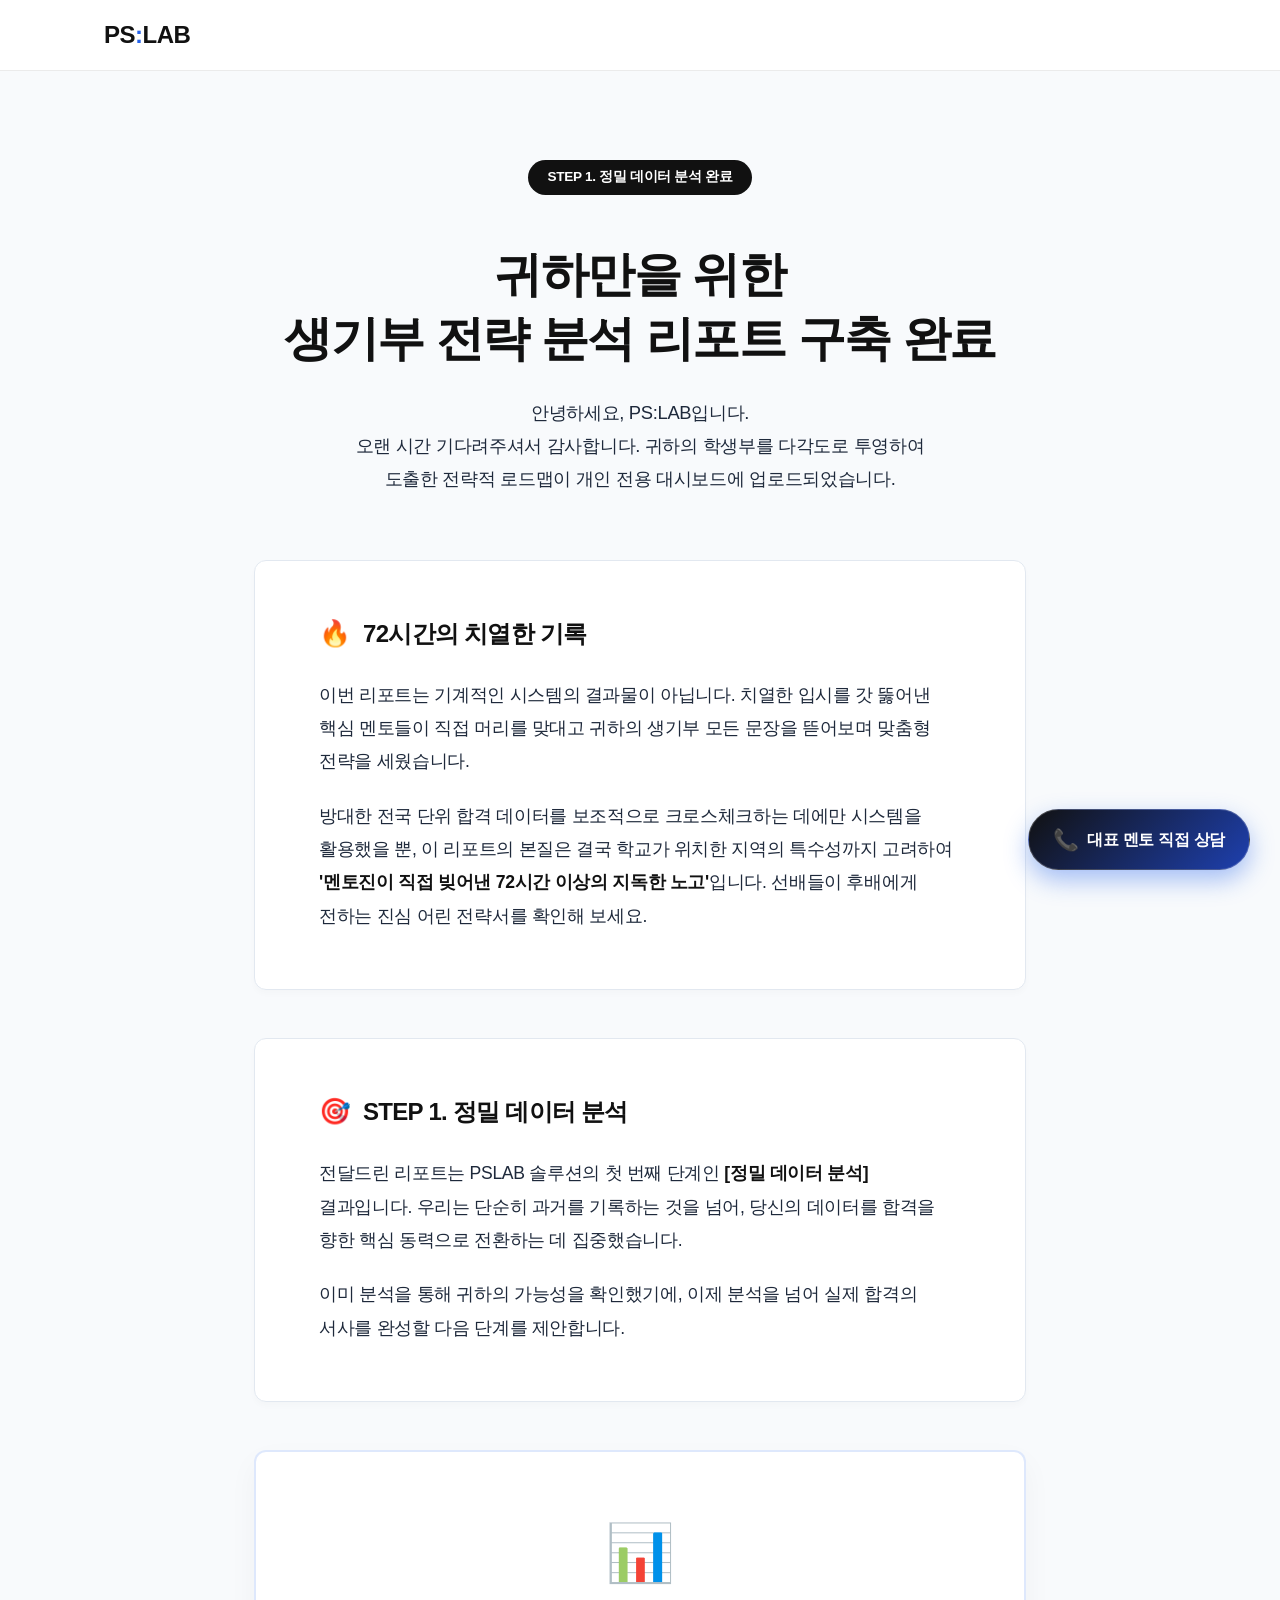
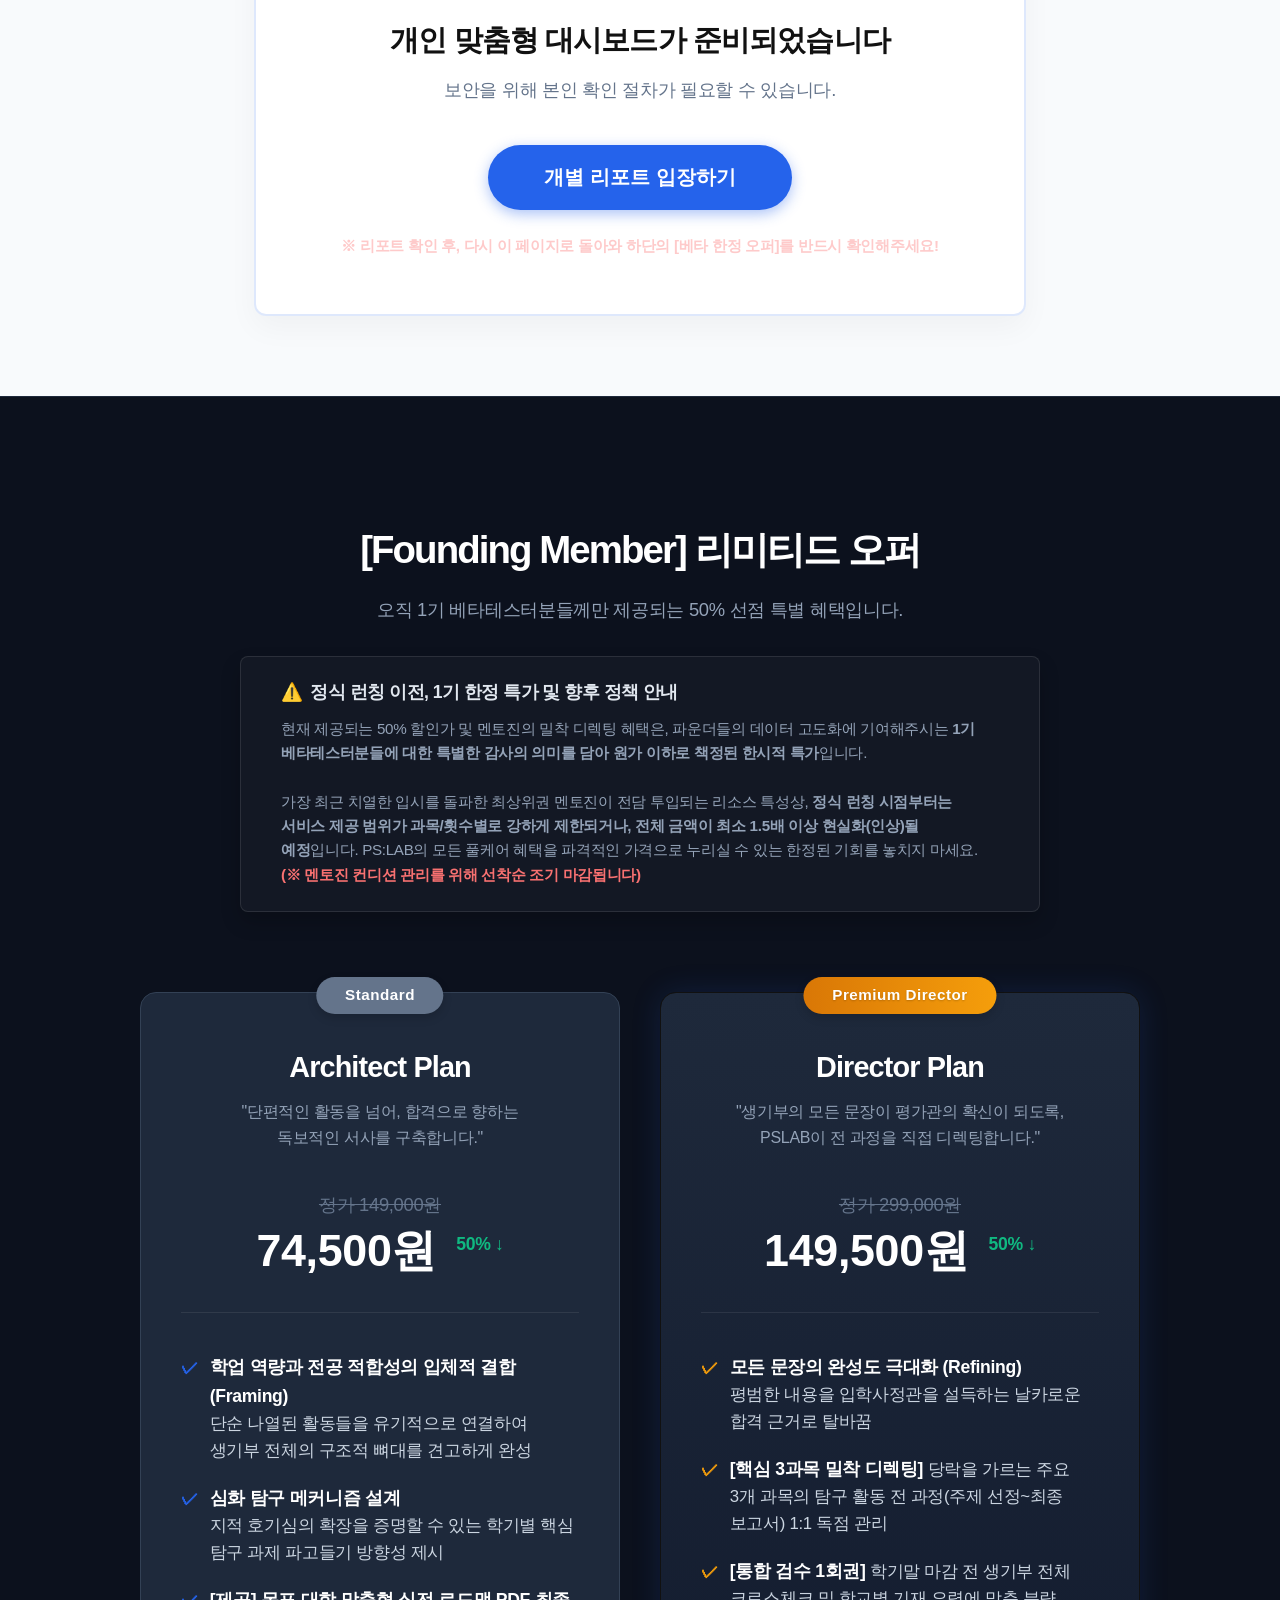
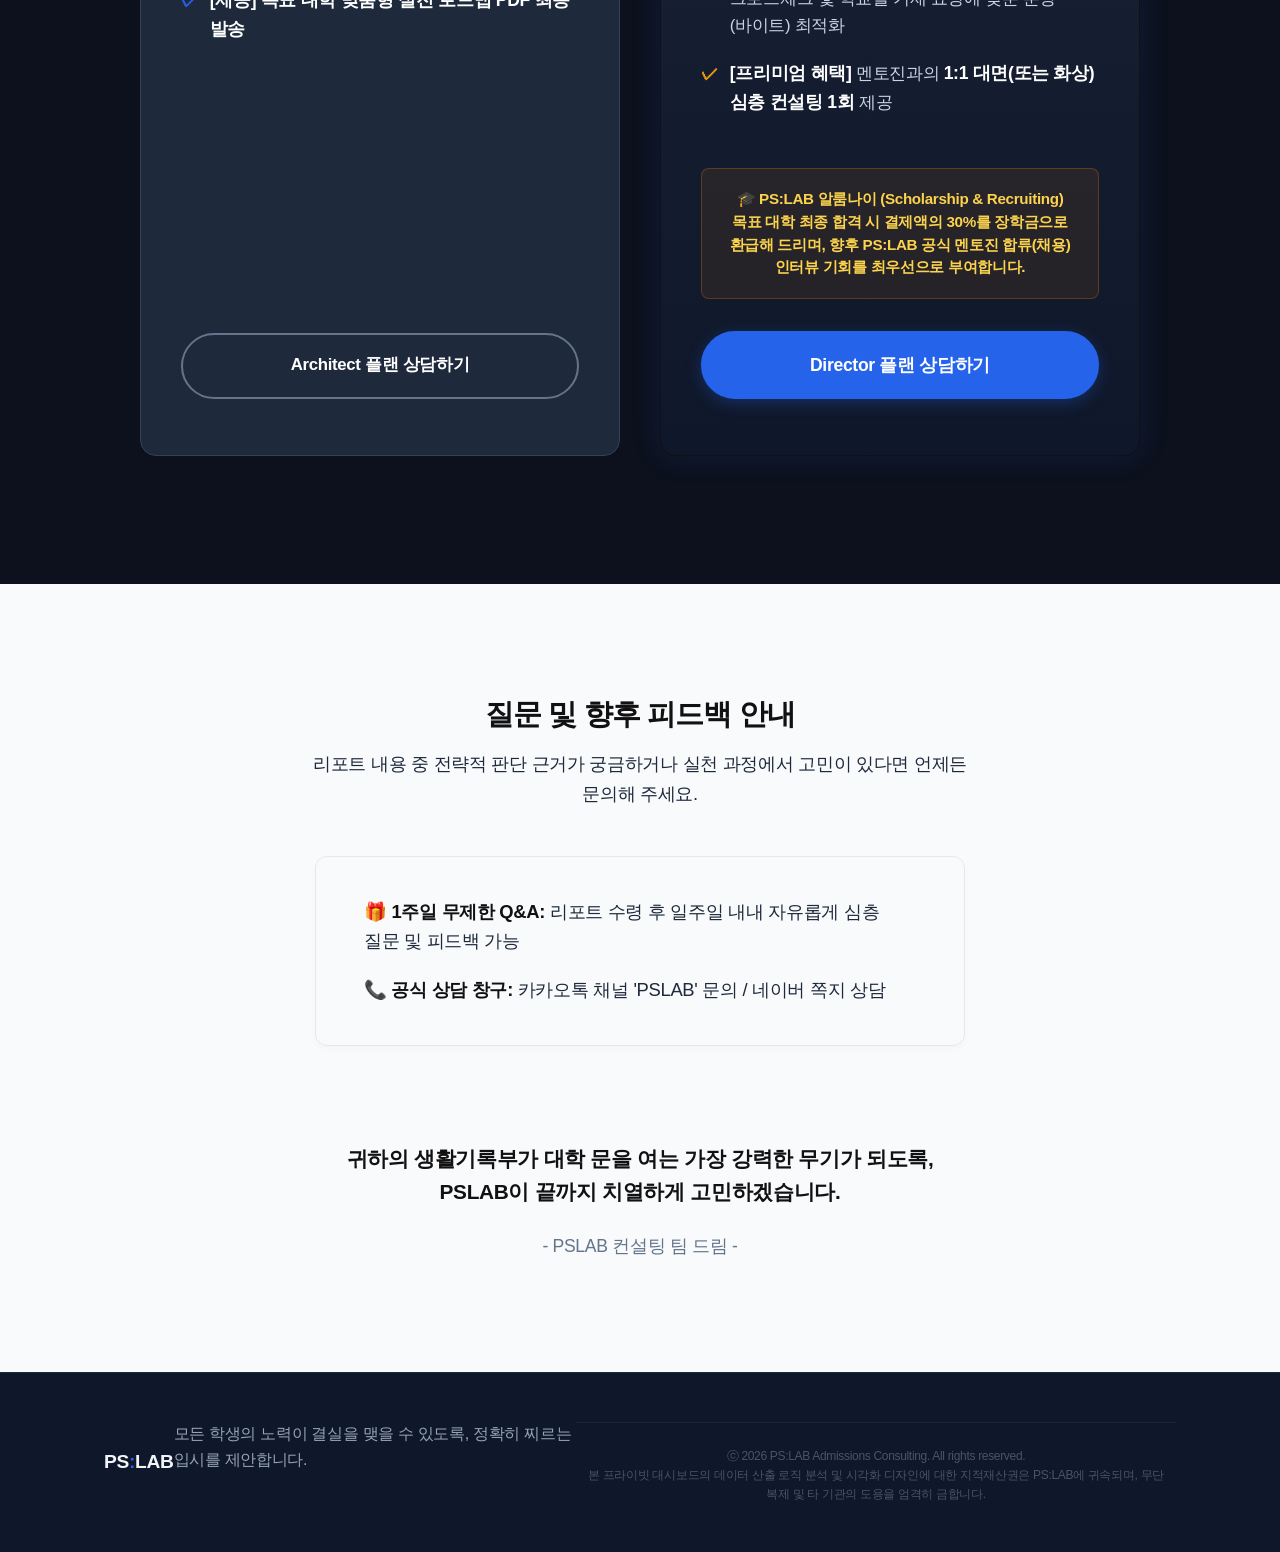
==== commit 588d8df8: "Add files via upload" ====
--- a/hong/index.html
+++ b/hong/index.html
@@ -1,9 +1,9 @@
-﻿<!DOCTYPE html>
+<!DOCTYPE html>
 <html lang="ko">
 <head>
     <meta charset="UTF-8">
     <meta name="viewport" content="width=device-width, initial-scale=1.0">
-    <title>PS:LAB | 由ы룷???꾩갑 ?덈궡</title>
+    <title>PS:LAB | 리포트 도착 안내</title>
     <style>
 /* 
    PS:LAB Color Theme (Modern, Data-Driven, Tech Startup)
@@ -584,7 +584,7 @@
 
 </style>
     <style>
-        /* 異붽? 諛?蹂댁셿???ㅽ????곸슜 (媛?낆꽦 & ?꾨━誘몄뾼 媛뺥솕) */
+        /* 추가 및 보완된 스타일 적용 (가독성 & 프리미엄 강화) */
         body { margin-bottom: 0; }
         
         .delivery-hero {
@@ -633,7 +633,7 @@
             font-size: 1.15rem;
         }
         
-        /* ?댁슜???먯쑀濡?쾶 湲멸쾶 ?ｌ쓣 ???덈뒗 ?붿씠?몃낫?쒗삎 ?붿옄??*/
+        /* 내용을 자유롭게 길게 넣을 수 있는 화이트보드형 디자인 */
         .info-card {
             background-color: #ffffff;
             padding: 3.5rem 4rem;
@@ -653,7 +653,7 @@
             font-weight: 800;
         }
         
-        /* 異붽??섎뒗 湲?ㅼ쓽 媛?낆꽦??洹밸??뷀븯??paragraph ?ㅼ젙 */
+        /* 추가되는 글들의 가독성을 극대화하는 paragraph 설정 */
         .info-card p {
             color: var(--color-text-main);
             line-height: 1.9;
@@ -668,7 +668,7 @@
             color: var(--color-primary);
         }
         
-        /* ?뚮옖 ?뱀뀡 (怨좉툒?ㅻ윭?????ㅽ겕 紐⑤뱶) */
+        /* 플랜 섹션 (고급스러운 딥 다크 모드) */
         .plan-section {
             background-color: #0c111d; 
             padding: 8rem 5%;
@@ -690,7 +690,7 @@
             font-size: 1.15rem;
         }
         
-        /* ?뚮옖 移대뱶 援ъ“: ?숈씪???믪씠 ?좎? 諛?踰꾪듉 ?섎떒 怨좎젙 */
+        /* 플랜 카드 구조: 동일한 높이 유지 및 버튼 하단 고정 */
         .plan-grid {
             display: grid;
             grid-template-columns: 1fr 1fr;
@@ -706,7 +706,7 @@
             position: relative;
             transition: transform 0.3s ease, box-shadow 0.3s ease;
             display: flex;
-            flex-direction: column; /* 異붽?: 踰꾪듉 ?섎떒 諛곗튂瑜??꾪븳 flex */
+            flex-direction: column; /* 추가: 버튼 하단 배치를 위한 flex */
         }
         .plan-card:hover {
             transform: translateY(-8px);
@@ -714,7 +714,7 @@
             box-shadow: 0 25px 40px -10px rgba(0, 0, 0, 0.5);
         }
         
-        /* ?꾨━誘몄뾼 移대뱶 VIP ?ㅽ??쇰쭅 (????怨⑤뱶/?ㅻ젋吏 鍮? */
+        /* 프리미엄 카드 VIP 스타일링 (은은한 골드/오렌지 빛) */
         .plan-card.premium {
             background: linear-gradient(180deg, #1e293b 0%, #0f172a 100%);
             border: 1px solid rgba(217, 119, 6, 0.4);
@@ -785,11 +785,11 @@
             font-size: 1.1rem;
             color: #10b981;
             margin-left: 0.5rem;
-            vertical-align: super; /* ?꾨줈 ?댁쭩 ?꾩? */
+            vertical-align: super; /* 위로 살짝 띄움 */
             font-weight: 700;
         }
         
-        /* flex-grow瑜?二쇱뼱 ?⑤뒗 怨듦컙??李⑥??섍쾶 留뚮뱾?? ?꾨옒履??붿냼(踰꾪듉)瑜?移대뱶??留?諛붾떏?쇰줈 諛?대깂 */
+        /* flex-grow를 주어 남는 공간을 차지하게 만들어, 아래쪽 요소(버튼)를 카드의 맨 바닥으로 밀어냄 */
         .plan-features-wrapper {
             flex-grow: 1;
             display: flex;
@@ -814,7 +814,7 @@
             font-size: 1.1rem;
         }
         .feature-list li::before {
-            content: '??;
+            content: '✓';
             color: var(--color-accent);
             position: absolute;
             left: 0;
@@ -822,7 +822,7 @@
             font-size: 1.1rem;
         }
         .plan-card.premium .feature-list li::before {
-            color: #f59e0b; /* ?꾨━誘몄뾼 移대뱶??怨⑤뱶 泥댄겕留덊겕 */
+            color: #f59e0b; /* 프리미엄 카드는 골드 체크마크 */
         }
         
         .success-assurance {
@@ -833,13 +833,13 @@
             border-radius: var(--border-radius-md);
             font-size: 0.95rem;
             font-weight: 600;
-            margin-top: auto; /* 諛뺤뒪瑜??꾨옒濡?諛?*/
+            margin-top: auto; /* 박스를 아래로 밂 */
             margin-bottom: 2rem;
             text-align: center;
             line-height: 1.5;
         }
 
-        /* ?섎떒 ?덈궡 ?뱀뀡 */
+        /* 하단 안내 섹션 */
         .closing-section {
             padding: 7rem 5%;
             text-align: center;
@@ -891,12 +891,12 @@
             .pricing-notice { padding: 1.5rem 1.5rem !important; }
         }
 
-        /* ?꾨━誘몄뾼 蹂댁븞 紐⑤떖 ?ㅽ???*/
+        /* 프리미엄 보안 모달 스타일 */
         .auth-modal-overlay {
             position: fixed;
             top: 0; left: 0; right: 0; bottom: 0;
-            background-color: rgba(15, 23, 42, 0.85); /* ?ㅽ겕 ?ㅻ쾭?덉씠 媛뺥솕 */
-            backdrop-filter: blur(8px); /* 釉붾윭 媛뺥솕 */
+            background-color: rgba(15, 23, 42, 0.85); /* 다크 오버레이 강화 */
+            backdrop-filter: blur(8px); /* 블러 강화 */
             z-index: 1000;
             display: none;
             justify-content: center;
@@ -909,10 +909,10 @@
             opacity: 1;
         }
         .auth-modal {
-            background: #1e293b; /* PS:LAB ?ㅽ겕 移대뱶 諛곌꼍 */
+            background: #1e293b; /* PS:LAB 다크 카드 배경 */
             padding: 3rem 2.5rem;
             border-radius: 20px;
-            border: 1px solid rgba(255, 255, 255, 0.1); /* 湲?섏뒪紐⑦뵾利??뚮몢由?*/
+            border: 1px solid rgba(255, 255, 255, 0.1); /* 글래스모피즘 테두리 */
             max-width: 420px;
             width: 90%;
             text-align: center;
@@ -923,12 +923,12 @@
         .auth-modal-overlay.active .auth-modal {
             transform: translateY(0);
         }
-        /* 紐⑤떖 ?명뭼 ?뚮젅?댁뒪????띿뒪???됱긽 */
+        /* 모달 인풋 플레이스홀더 텍스트 색상 */
         .auth-modal input::placeholder {
             color: #64748b;
         }
 
-        /* ?뚮줈??移댄넚 1:1 ?곷떞 踰꾪듉 */
+        /* 플로팅 카톡 1:1 상담 버튼 */
         .floating-chat-btn {
             position: fixed;
             bottom: 30px;
@@ -967,61 +967,61 @@
         </div>
     </nav>
 
-    <!-- ?좊땲硫붿씠?섏? 怨쇳븯吏 ?딄쾶 ?먯뿰?ㅻ윭??fade-in ?꾩＜濡?蹂寃?-->
+    <!-- 애니메이션은 과하지 않게 자연스러운 fade-in 위주로 변경 -->
     <header class="delivery-hero fade-in-up">
         <div class="container">
-            <span class="badge" style="background-color: var(--color-primary); color: white;">STEP 1. ?뺣? ?곗씠??遺꾩꽍 ?꾨즺</span>
+            <span class="badge" style="background-color: var(--color-primary); color: white;">STEP 1. 정밀 데이터 분석 완료</span>
             <h1 style="font-size: clamp(2rem, 5vw, 3rem); margin-top: 1.5rem; line-height: 1.35;">
-                洹?섎쭔???꾪븳<br><strong>?앷린遺 ?꾨왂 遺꾩꽍 由ы룷??/strong> 援ъ텞 ?꾨즺
+                귀하만을 위한<br><strong>생기부 전략 분석 리포트</strong> 구축 완료
             </h1>
-            <p class="hero-subtitle">?덈뀞?섏꽭?? PS:LAB?낅땲??<br>?ㅻ옖 ?쒓컙 湲곕떎?ㅼ＜?붿꽌 媛먯궗?⑸땲?? 洹?섏쓽 ?숈깮遺瑜??ㅺ컖?꾨줈 ?ъ쁺?섏뿬<br>?꾩텧???꾨왂??濡쒕뱶留듭씠 媛쒖씤 ?꾩슜 ??쒕낫?쒖뿉 ?낅줈?쒕릺?덉뒿?덈떎.</p>
+            <p class="hero-subtitle">안녕하세요, PS:LAB입니다.<br>오랜 시간 기다려주셔서 감사합니다. 귀하의 학생부를 다각도로 투영하여<br>도출한 전략적 로드맵이 개인 전용 대시보드에 업로드되었습니다.</p>
         </div>
     </header>
 
     <div class="content-container">
         <!-- 
-            [?띿뒪??異붽? ?곸뿭] 
-            .info-card ?대??먮뒗 ?щ윭 媛쒖쓽 <p> ?쒓렇瑜??곗냽?댁꽌 ?묒꽦?섍린留??섎㈃ 
-            以꾧컙寃?1.9??留ㅼ슦 媛?낆꽦 ?믪? ?뺥깭濡?湲???뚮뜑留곷릺?꾨줉 ?ㅺ퀎?덉뒿?덈떎.
-            湲???꾨Т由?湲몄뼱?몃룄 源붾걫?섍쾶 ?좎??⑸땲??
+            [텍스트 추가 영역] 
+            .info-card 내부에는 여러 개의 <p> 태그를 연속해서 작성하기만 하면 
+            줄간격 1.9의 매우 가독성 높은 형태로 글이 렌더링되도록 설계했습니다.
+            글이 아무리 길어져도 깔끔하게 유지됩니다.
         -->
         <div class="info-card reveal active">
-            <h4><span style="font-size: 1.6rem;">?뵦</span> 72?쒓컙??移섏뿴??湲곕줉</h4>
-            <p>?대쾲 由ы룷?몃뒗 湲곌퀎?곸씤 ?쒖뒪?쒖쓽 寃곌낵臾쇱씠 ?꾨떃?덈떎. 移섏뿴???낆떆瑜?媛??レ뼱???듭떖 硫섑넗?ㅼ씠 吏곸젒 癒몃━瑜?留욌?怨?洹?섏쓽 ?앷린遺 紐⑤뱺 臾몄옣????뼱蹂대ŉ 留욎땄???꾨왂???몄썱?듬땲??</p>
-            <p>諛⑸????꾧뎅 ?⑥쐞 ?⑷꺽 ?곗씠?곕? 蹂댁“?곸쑝濡??щ줈?ㅼ껜?ы븯???곗뿉留??쒖뒪?쒖쓣 ?쒖슜?덉쓣 肉? ??由ы룷?몄쓽 蹂몄쭏? 寃곌뎅 ?숆탳媛 ?꾩튂??吏??쓽 ?뱀닔?깃퉴吏 怨좊젮?섏뿬 <strong>'硫섑넗吏꾩씠 吏곸젒 鍮싳뼱??72?쒓컙 ?댁긽??吏?낇븳 ?멸퀬'</strong>?낅땲?? ?좊같?ㅼ씠 ?꾨같?먭쾶 ?꾪븯??吏꾩떖 ?대┛ ?꾨왂?쒕? ?뺤씤??蹂댁꽭??</p>
+            <h4><span style="font-size: 1.6rem;">🔥</span> 72시간의 치열한 기록</h4>
+            <p>이번 리포트는 기계적인 시스템의 결과물이 아닙니다. 치열한 입시를 갓 뚫어낸 핵심 멘토들이 직접 머리를 맞대고 귀하의 생기부 모든 문장을 뜯어보며 맞춤형 전략을 세웠습니다.</p>
+            <p>방대한 전국 단위 합격 데이터를 보조적으로 크로스체크하는 데에만 시스템을 활용했을 뿐, 이 리포트의 본질은 결국 학교가 위치한 지역의 특수성까지 고려하여 <strong>'멘토진이 직접 빚어낸 72시간 이상의 지독한 노고'</strong>입니다. 선배들이 후배에게 전하는 진심 어린 전략서를 확인해 보세요.</p>
         </div>
 
         <div class="info-card reveal">
-            <h4><span style="font-size: 1.6rem;">?렞</span> STEP 1. ?뺣? ?곗씠??遺꾩꽍</h4>
-            <p>?꾨떖?쒕┛ 由ы룷?몃뒗 PSLAB ?붾（?섏쓽 泥?踰덉㎏ ?④퀎??<strong>[?뺣? ?곗씠??遺꾩꽍]</strong> 寃곌낵?낅땲?? ?곕━???⑥닚??怨쇨굅瑜?湲곕줉?섎뒗 寃껋쓣 ?섏뼱, ?뱀떊???곗씠?곕? ?⑷꺽???ν븳 ?듭떖 ?숇젰?쇰줈 ?꾪솚?섎뒗 ??吏묒쨷?덉뒿?덈떎.</p>
-            <p>?대? 遺꾩꽍???듯빐 洹?섏쓽 媛?μ꽦???뺤씤?덇린?? ?댁젣 遺꾩꽍???섏뼱 ?ㅼ젣 ?⑷꺽???쒖궗瑜??꾩꽦???ㅼ쓬 ?④퀎瑜??쒖븞?⑸땲??</p>
+            <h4><span style="font-size: 1.6rem;">🎯</span> STEP 1. 정밀 데이터 분석</h4>
+            <p>전달드린 리포트는 PSLAB 솔루션의 첫 번째 단계인 <strong>[정밀 데이터 분석]</strong> 결과입니다. 우리는 단순히 과거를 기록하는 것을 넘어, 당신의 데이터를 합격을 향한 핵심 동력으로 전환하는 데 집중했습니다.</p>
+            <p>이미 분석을 통해 귀하의 가능성을 확인했기에, 이제 분석을 넘어 실제 합격의 서사를 완성할 다음 단계를 제안합니다.</p>
         </div>
 
-        <!-- ?듭떖 由ы룷???뺤씤 踰꾪듉 諛뺤뒪 -->
+        <!-- 핵심 리포트 확인 버튼 박스 -->
         <div class="report-cta-box reveal">
-            <div style="font-size: 3.5rem; margin-bottom: 1.5rem;">?뱤</div>
-            <h3>媛쒖씤 留욎땄????쒕낫?쒓? 以鍮꾨릺?덉뒿?덈떎</h3>
-            <p>蹂댁븞???꾪빐 蹂몄씤 ?뺤씤 ?덉감媛 ?꾩슂?????덉뒿?덈떎.</p>
-            <!-- ?몄쬆 紐⑤떖???몄텧?섎뒗 踰꾪듉?쇰줈 蹂寃쎈맖 -->
-            <button onclick="openAuthModal()" class="btn btn-primary" style="padding: 1.2rem 3.5rem; font-size: 1.25rem; font-weight: 700; border-radius: 50px; border: none; cursor: pointer; color: white;">媛쒕퀎 由ы룷???낆옣?섍린</button>
-            <p style="margin-top: 1.5rem; font-size: 0.95rem; color: #fecaca; font-weight: 700; margin-bottom: 0;">??由ы룷???뺤씤 ?? ?ㅼ떆 ???섏씠吏濡??뚯븘? ?섎떒??[踰좏? ?쒖젙 ?ㅽ띁]瑜?諛섎뱶???뺤씤?댁＜?몄슂!</p>
+            <div style="font-size: 3.5rem; margin-bottom: 1.5rem;">📊</div>
+            <h3>개인 맞춤형 대시보드가 준비되었습니다</h3>
+            <p>보안을 위해 본인 확인 절차가 필요할 수 있습니다.</p>
+            <!-- 인증 모달을 호출하는 버튼으로 변경됨 -->
+            <button onclick="openAuthModal()" class="btn btn-primary" style="padding: 1.2rem 3.5rem; font-size: 1.25rem; font-weight: 700; border-radius: 50px; border: none; cursor: pointer; color: white;">개별 리포트 입장하기</button>
+            <p style="margin-top: 1.5rem; font-size: 0.95rem; color: #fecaca; font-weight: 700; margin-bottom: 0;">※ 리포트 확인 후, 다시 이 페이지로 돌아와 하단의 [베타 한정 오퍼]를 반드시 확인해주세요!</p>
         </div>
     </div>
 
-    <!-- ?좊즺 ?뚮옖 ?쒖븞 ?뱀뀡 -->
+    <!-- 유료 플랜 제안 섹션 -->
     <section class="plan-section">
         <div class="container reveal">
             <div class="plan-section-header">
-                <h2>[Founding Member] 由щ??곕뱶 ?ㅽ띁</h2>
-                <p style="margin-bottom: 2rem;">?ㅼ쭅 1湲?踰좏??뚯뒪?곕텇?ㅺ퍡留??쒓났?섎뒗 50% ?좎젏 ?밸퀎 ?쒗깮?낅땲??</p>
+                <h2>[Founding Member] 리미티드 오퍼</h2>
+                <p style="margin-bottom: 2rem;">오직 1기 베타테스터분들께만 제공되는 50% 선점 특별 혜택입니다.</p>
                 
                 <div class="pricing-notice" style="background-color: rgba(255, 255, 255, 0.03); border: 1px solid rgba(255, 255, 255, 0.1); border-radius: var(--border-radius-md); padding: 1.5rem 2.5rem; max-width: 800px; margin: 0 auto; text-align: left; box-shadow: 0 10px 20px rgba(0,0,0,0.2);">
                     <h4 style="color: #e2e8f0; font-size: 1.1rem; font-weight: 700; margin-bottom: 0.8rem; display: flex; align-items: center; gap: 0.5rem;">
-                        <span>?좑툘</span> ?뺤떇 ?곗묶 ?댁쟾, 1湲??쒖젙 ?밴? 諛??ν썑 ?뺤콉 ?덈궡
+                        <span>⚠️</span> 정식 런칭 이전, 1기 한정 특가 및 향후 정책 안내
                     </h4>
                     <p style="color: #94a3b8; font-size: 0.95rem; line-height: 1.6; word-break: keep-all; margin: 0; text-align: left;">
-                        ?꾩옱 ?쒓났?섎뒗 50% ?좎씤媛 諛?硫섑넗吏꾩쓽 諛李??붾젆???쒗깮?, ?뚯슫?붾뱾???곗씠??怨좊룄?붿뿉 湲곗뿬?댁＜?쒕뒗 <strong>1湲?踰좏??뚯뒪?곕텇?ㅼ뿉 ????밸퀎??媛먯궗???섎?瑜??댁븘 ?먭? ?댄븯濡?梨낆젙???쒖떆???밴?</strong>?낅땲??<br><br>
-                        媛??理쒓렐 移섏뿴???낆떆瑜??뚰뙆??理쒖긽?꾧텒 硫섑넗吏꾩씠 ?꾨떞 ?ъ엯?섎뒗 由ъ냼???뱀꽦?? <strong>?뺤떇 ?곗묶 ?쒖젏遺?곕뒗 ?쒕퉬???쒓났 踰붿쐞媛 怨쇰ぉ/?잛닔蹂꾨줈 媛뺥븯寃??쒗븳?섍굅?? ?꾩껜 湲덉븸??理쒖냼 1.5諛??댁긽 ?꾩떎???몄긽)???덉젙</strong>?낅땲?? PS:LAB??紐⑤뱺 ?耳???쒗깮???뚭꺽?곸씤 媛寃⑹쑝濡??꾨━?????덈뒗 ?쒖젙??湲고쉶瑜??볦튂吏 留덉꽭?? <span style="color: #f87171; font-weight: 600;">(??硫섑넗吏?而⑤뵒??愿由щ? ?꾪빐 ?좎갑??議곌린 留덇컧?⑸땲??</span>
+                        현재 제공되는 50% 할인가 및 멘토진의 밀착 디렉팅 혜택은, 파운더들의 데이터 고도화에 기여해주시는 <strong>1기 베타테스터분들에 대한 특별한 감사의 의미를 담아 원가 이하로 책정된 한시적 특가</strong>입니다.<br><br>
+                        가장 최근 치열한 입시를 돌파한 최상위권 멘토진이 전담 투입되는 리소스 특성상, <strong>정식 런칭 시점부터는 서비스 제공 범위가 과목/횟수별로 강하게 제한되거나, 전체 금액이 최소 1.5배 이상 현실화(인상)될 예정</strong>입니다. PS:LAB의 모든 풀케어 혜택을 파격적인 가격으로 누리실 수 있는 한정된 기회를 놓치지 마세요. <span style="color: #f87171; font-weight: 600;">(※ 멘토진 컨디션 관리를 위해 선착순 조기 마감됩니다)</span>
                     </p>
                 </div>
             </div>
@@ -1031,111 +1031,111 @@
                 <div class="plan-card">
                     <div class="plan-badge">Standard</div>
                     <h3>Architect Plan</h3>
-                    <p class="plan-desc">"?⑦렪?곸씤 ?쒕룞???섏뼱, ?⑷꺽?쇰줈 ?ν븯??br>?낅낫?곸씤 ?쒖궗瑜?援ъ텞?⑸땲??"</p>
+                    <p class="plan-desc">"단편적인 활동을 넘어, 합격으로 향하는<br>독보적인 서사를 구축합니다."</p>
                     
                     <div class="plan-price">
-                        <span class="original">?뺢? 149,000??/span>
-                        <div class="current">74,500??<span class="discount">50% ??/span></div>
+                        <span class="original">정가 149,000원</span>
+                        <div class="current">74,500원 <span class="discount">50% ↓</span></div>
                     </div>
                     
-                    <!-- ?쒗깮 ?댁슜 & ?≪뀡 踰꾪듉 ?섑띁 (?믪씠 留욎땄?? -->
+                    <!-- 혜택 내용 & 액션 버튼 래퍼 (높이 맞춤용) -->
                     <div class="plan-features-wrapper">
                         <ul class="feature-list">
-                            <li><strong>?숈뾽 ??웾怨??꾧났 ?곹빀?깆쓽 ?낆껜??寃고빀 (Framing)</strong><br>?⑥닚 ?섏뿴???쒕룞?ㅼ쓣 ?좉린?곸쑝濡??곌껐?섏뿬 ?앷린遺 ?꾩껜??援ъ“??堉덈?瑜?寃ш퀬?섍쾶 ?꾩꽦</li>
-                            <li><strong>?ы솕 ?먭뎄 硫붿빱?덉쬁 ?ㅺ퀎</strong><br>吏???멸린?ъ쓽 ?뺤옣??利앸챸?????덈뒗 ?숆린蹂??듭떖 ?먭뎄 怨쇱젣 ?뚭퀬?ㅺ린 諛⑺뼢???쒖떆</li>
-                            <li><strong>[?쒓났] 紐⑺몴 ???留욎땄???ㅼ쟾 濡쒕뱶留?PDF 理쒖쥌 諛쒖넚</strong></li>
+                            <li><strong>학업 역량과 전공 적합성의 입체적 결합 (Framing)</strong><br>단순 나열된 활동들을 유기적으로 연결하여 생기부 전체의 구조적 뼈대를 견고하게 완성</li>
+                            <li><strong>심화 탐구 메커니즘 설계</strong><br>지적 호기심의 확장을 증명할 수 있는 학기별 핵심 탐구 과제 파고들기 방향성 제시</li>
+                            <li><strong>[제공] 목표 대학 맞춤형 실전 로드맵 PDF 최종 발송</strong></li>
                         </ul>
                     </div>
                     
-                    <!-- ??긽 移대뱶 理쒗븯?⑥뿉 踰꾪듉??怨좎젙 諛곗튂??-->
-                    <a href="https://open.kakao.com/o/siqpqtli" target="_blank" class="btn btn-outline" style="width: 100%; text-align: center; padding: 1.1rem; border-color: #64748b; color: white; font-weight: 700; transition: all 0.3s ease;" onmouseover="this.style.backgroundColor='rgba(255,255,255,0.1)';" onmouseout="this.style.backgroundColor='transparent';">Standard ?뚮옖 ?곷떞?섍린</a>
+                    <!-- 항상 카드 최하단에 버튼이 고정 배치됨 -->
+                    <a href="https://open.kakao.com/o/siqpqtli" target="_blank" class="btn btn-outline" style="width: 100%; text-align: center; padding: 1.1rem; border-color: #64748b; color: white; font-weight: 700; transition: all 0.3s ease;" onmouseover="this.style.backgroundColor='rgba(255,255,255,0.1)';" onmouseout="this.style.backgroundColor='transparent';">Architect 플랜 상담하기</a>
                 </div>
 
-                <!-- Premium Plan (VIP ?꾩슜 ??뀛由??ㅽ??쇰쭅 ?곸슜?? -->
+                <!-- Premium Plan (VIP 전용 럭셔리 스타일링 적용됨) -->
                 <div class="plan-card premium" style="border: 1px solid var(--color-primary); box-shadow: 0 0 30px rgba(37, 99, 235, 0.15);">
                     <div class="plan-badge">Premium Director</div>
                     <h3>Director Plan</h3>
-                    <p class="plan-desc">"?앷린遺??紐⑤뱺 臾몄옣???됯?愿???뺤떊???섎룄濡?<br>PSLAB????怨쇱젙??吏곸젒 ?붾젆?낇빀?덈떎."</p>
+                    <p class="plan-desc">"생기부의 모든 문장이 평가관의 확신이 되도록,<br>PSLAB이 전 과정을 직접 디렉팅합니다."</p>
                     
                     <div class="plan-price">
-                        <span class="original">?뺢? 299,000??/span>
-                        <div class="current">149,500??<span class="discount">50% ??/span></div>
+                        <span class="original">정가 299,000원</span>
+                        <div class="current">149,500원 <span class="discount">50% ↓</span></div>
                     </div>
                     
                     <div class="plan-features-wrapper">
                         <ul class="feature-list">
-                            <li><strong>紐⑤뱺 臾몄옣???꾩꽦??洹밸???(Refining)</strong><br>?됰쾾???댁슜???낇븰?ъ젙愿???ㅻ뱷?섎뒗 ?좎뭅濡쒖슫 ?⑷꺽 洹쇨굅濡??덈컮轅?/li>
-                            <li><strong>[?듭떖 3怨쇰ぉ 諛李??붾젆??</strong> ?밸씫??媛瑜대뒗 二쇱슂 3媛?怨쇰ぉ???먭뎄 ?쒕룞 ??怨쇱젙(二쇱젣 ?좎젙~理쒖쥌 蹂닿퀬?? 1:1 ?낆젏 愿由?/li>
-                            <li><strong>[?듯빀 寃??1?뚭텒]</strong> ?숆린留?留덇컧 ???앷린遺 ?꾩껜 ?щ줈?ㅼ껜??諛??숆탳蹂?湲곗옱 ?붾졊??留욎텣 遺꾨웾(諛붿씠?? 理쒖쟻??/li>
-                            <li><strong>[?꾨━誘몄뾼 ?쒗깮]</strong> 硫섑넗吏꾧낵??<strong>1:1 ?硫??먮뒗 ?붿긽) ?ъ링 而⑥꽕??1??/strong> ?쒓났</li>
+                            <li><strong>모든 문장의 완성도 극대화 (Refining)</strong><br>평범한 내용을 입학사정관을 설득하는 날카로운 합격 근거로 탈바꿈</li>
+                            <li><strong>[핵심 3과목 밀착 디렉팅]</strong> 당락을 가르는 주요 3개 과목의 탐구 활동 전 과정(주제 선정~최종 보고서) 1:1 독점 관리</li>
+                            <li><strong>[통합 검수 1회권]</strong> 학기말 마감 전 생기부 전체 크로스체크 및 학교별 기재 요령에 맞춘 분량(바이트) 최적화</li>
+                            <li><strong>[프리미엄 혜택]</strong> 멘토진과의 <strong>1:1 대면(또는 화상) 심층 컨설팅 1회</strong> 제공</li>
                         </ul>
                         
                         <div class="success-assurance">
-                            ?럳 <strong>PS:LAB ?뚮８?섏씠 (Scholarship & Recruiting)</strong><br>紐⑺몴 ???理쒖쥌 ?⑷꺽 ??<strong>寃곗젣?≪쓽 30%瑜??ν븰湲덉쑝濡??섍툒</strong>???쒕━硫? ?ν썑 <strong>PS:LAB 怨듭떇 硫섑넗吏??⑸쪟(梨꾩슜) ?명꽣酉?湲고쉶</strong>瑜?理쒖슦?좎쑝濡?遺?ы빀?덈떎.
+                            🎓 <strong>PS:LAB 알룸나이 (Scholarship & Recruiting)</strong><br>목표 대학 최종 합격 시 <strong>결제액의 30%를 장학금으로 환급</strong>해 드리며, 향후 <strong>PS:LAB 공식 멘토진 합류(채용) 인터뷰 기회</strong>를 최우선으로 부여합니다.
                         </div>
                     </div>
                     
-                    <a href="https://open.kakao.com/o/siqpqtli" target="_blank" class="btn btn-primary" style="width: 100%; text-align: center; padding: 1.1rem; font-weight: 700; font-size: 1.1rem; box-shadow: 0 4px 15px rgba(37, 99, 235, 0.3);">Director ?뚮옖 ?곷떞?섍린</a>
+                    <a href="https://open.kakao.com/o/siqpqtli" target="_blank" class="btn btn-primary" style="width: 100%; text-align: center; padding: 1.1rem; font-weight: 700; font-size: 1.1rem; box-shadow: 0 4px 15px rgba(37, 99, 235, 0.3);">Director 플랜 상담하기</a>
                 </div>
             </div>
             
         </div>
     </section>
 
-    <!-- 留덈Т由??덈궡 ?뱀뀡 -->
+    <!-- 마무리 안내 섹션 -->
     <div class="closing-section reveal">
-        <h3 style="font-weight: 800;">吏덈Ц 諛??ν썑 ?쇰뱶諛??덈궡</h3>
-        <p style="font-size: 1.15rem; color: var(--color-text-main);">由ы룷???댁슜 以??꾨왂???먮떒 洹쇨굅媛 沅곴툑?섍굅???ㅼ쿇 怨쇱젙?먯꽌 怨좊????덈떎硫??몄젣??臾몄쓽??二쇱꽭??</p>
+        <h3 style="font-weight: 800;">질문 및 향후 피드백 안내</h3>
+        <p style="font-size: 1.15rem; color: var(--color-text-main);">리포트 내용 중 전략적 판단 근거가 궁금하거나 실천 과정에서 고민이 있다면 언제든 문의해 주세요.</p>
         
         <div class="contact-box">
             <ul>
-                <li>?럞 <strong>1二쇱씪 臾댁젣??Q&A:</strong> 由ы룷???섎졊 ???쇱＜???대궡 ?먯쑀濡?쾶 ?ъ링 吏덈Ц 諛??쇰뱶諛?媛??/li>
-                <li>?뱸 <strong>怨듭떇 ?곷떞 李쎄뎄:</strong> 移댁뭅?ㅽ넚 梨꾨꼸 'PSLAB' 臾몄쓽 / ?ㅼ씠踰?履쎌? ?곷떞</li>
+                <li>🎁 <strong>1주일 무제한 Q&A:</strong> 리포트 수령 후 일주일 내내 자유롭게 심층 질문 및 피드백 가능</li>
+                <li>📞 <strong>공식 상담 창구:</strong> 카카오톡 채널 'PSLAB' 문의 / 네이버 쪽지 상담</li>
             </ul>
         </div>
         
         <p style="margin-top: 3rem; font-weight: 800; font-size: 1.3rem; color: var(--color-primary);">
-            洹?섏쓽 ?앺솢湲곕줉遺媛 ???臾몄쓣 ?щ뒗 媛??媛뺣젰??臾닿린媛 ?섎룄濡?<br>PSLAB???앷퉴吏 移섏뿴?섍쾶 怨좊??섍쿋?듬땲??
+            귀하의 생활기록부가 대학 문을 여는 가장 강력한 무기가 되도록,<br>PSLAB이 끝까지 치열하게 고민하겠습니다.
         </p>
         <p style="margin-top: 1.5rem; font-size: 1.1rem; color: var(--color-text-muted);">
-            - PSLAB 而⑥꽕??? ?쒕┝ -
+            - PSLAB 컨설팅 팀 드림 -
         </p>
     </div>
 
     <footer class="footer">
         <div class="container footer-content">
             <div class="footer-logo">PS<span>:</span>LAB</div>
-            <div style="color: #94a3b8; margin-bottom: 2rem;">紐⑤뱺 ?숈깮???몃젰??寃곗떎??留븐쓣 ???덈룄濡? ?뺥솗??李뚮Ⅴ???낆떆瑜??쒖븞?⑸땲??</div>
+            <div style="color: #94a3b8; margin-bottom: 2rem;">모든 학생의 노력이 결실을 맺을 수 있도록, 정확히 찌르는 입시를 제안합니다.</div>
             
             <div style="font-size: 0.75rem; color: #475569; border-top: 1px solid rgba(255,255,255,0.05); padding-top: 1.5rem; text-align: center; line-height: 1.6;">
-                ??2026 PS:LAB Admissions Consulting. All rights reserved.<br>
-                蹂??꾨씪?대퉿 ??쒕낫?쒖쓽 ?곗씠???곗텧 濡쒖쭅 遺꾩꽍 諛??쒓컖???붿옄?몄뿉 ???吏?곸옱?곌텒? PS:LAB??洹?띾릺硫? 臾대떒 蹂듭젣 諛?? 湲곌????꾩슜???꾧꺽??湲덊빀?덈떎.
+                ⓒ 2026 PS:LAB Admissions Consulting. All rights reserved.<br>
+                본 프라이빗 대시보드의 데이터 산출 로직 분석 및 시각화 디자인에 대한 지적재산권은 PS:LAB에 귀속되며, 무단 복제 및 타 기관의 도용을 엄격히 금합니다.
             </div>
         </div>
     </footer>
 
-    <!-- 蹂몄씤 ?뺤씤 紐⑤떖 HTML (?ㅽ겕 紐⑤뱶 由щ뵒?먯씤) -->
+    <!-- 본인 확인 모달 HTML (다크 모드 리디자인) -->
     <div id="authModal" class="auth-modal-overlay">
         <div class="auth-modal">
             <h3 style="font-size: 1.5rem; color: #ffffff; margin-bottom: 0.6rem; font-weight: 800; display: flex; justify-content: center; align-items: center; gap: 0.5rem;">
-                <span>?쩃</span> 1湲?硫ㅻ쾭 ?몄쬆
+                <span>🤝</span> 1기 멤버 인증
             </h3>
-            <p style="color: #94a3b8; margin-bottom: 2rem; font-size: 0.95rem; line-height: 1.6; word-break: keep-all;">?꾨씪?대퉿 ?곗씠??蹂댄샇 諛??쒖젙 ?쒗깮???꾪븳 ?덉감?낅땲??<br>??????<strong>媛??泥섏쓬 留뚮궃 而ㅻ??덊떚</strong>瑜??낅젰?댁＜?몄슂.</p>
+            <p style="color: #94a3b8; margin-bottom: 2rem; font-size: 0.95rem; line-height: 1.6; word-break: keep-all;">프라이빗 데이터 보호 및 한정 혜택을 위한 절차입니다.<br>저희 팀을 <strong>가장 처음 만난 커뮤니티</strong>를 입력해주세요.</p>
             
-            <input type="text" id="authPin" placeholder="而ㅻ??덊떚 ?대쫫 ?낅젰" style="width: 100%; padding: 1.2rem; background: rgba(255, 255, 255, 0.05); color: #ffffff; border: 1px solid rgba(255, 255, 255, 0.1); border-radius: 12px; margin-bottom: 1rem; text-align: center; font-size: 1.1rem; letter-spacing: 1px; outline: none; transition: all 0.3s ease;">
-            <p id="authError" style="color: #ef4444; font-size: 0.85rem; margin-top: -0.2rem; margin-bottom: 1.5rem; display: none; font-weight: 600;">?몄쬆 ?뺣낫媛 ?щ컮瑜댁? ?딆뒿?덈떎.</p>
+            <input type="text" id="authPin" placeholder="커뮤니티 이름 입력" style="width: 100%; padding: 1.2rem; background: rgba(255, 255, 255, 0.05); color: #ffffff; border: 1px solid rgba(255, 255, 255, 0.1); border-radius: 12px; margin-bottom: 1rem; text-align: center; font-size: 1.1rem; letter-spacing: 1px; outline: none; transition: all 0.3s ease;">
+            <p id="authError" style="color: #ef4444; font-size: 0.85rem; margin-top: -0.2rem; margin-bottom: 1.5rem; display: none; font-weight: 600;">인증 정보가 올바르지 않습니다.</p>
             
             <div style="display: flex; gap: 0.8rem;">
-                <button onclick="closeAuthModal()" id="closeBtn" class="btn btn-outline" style="flex: 1; padding: 1rem; color: #94a3b8; border-color: rgba(255, 255, 255, 0.2); font-weight: 600; border-radius: 12px;">?ㅻ줈</button>
-                <button onclick="verifyAuth()" id="verifyBtn" class="btn btn-primary" style="flex: 1; padding: 1rem; border: none; font-weight: 700; border-radius: 12px; box-shadow: 0 4px 14px rgba(37,99,235,0.4);">?몄쬆?섍린</button>
+                <button onclick="closeAuthModal()" id="closeBtn" class="btn btn-outline" style="flex: 1; padding: 1rem; color: #94a3b8; border-color: rgba(255, 255, 255, 0.2); font-weight: 600; border-radius: 12px;">뒤로</button>
+                <button onclick="verifyAuth()" id="verifyBtn" class="btn btn-primary" style="flex: 1; padding: 1rem; border: none; font-weight: 700; border-radius: 12px; box-shadow: 0 4px 14px rgba(37,99,235,0.4);">인증하기</button>
             </div>
         </div>
     </div>
 
-    <!-- ?뚮줈???꾪솕 ?곷떞 踰꾪듉 -->
+    <!-- 플로팅 전화 상담 버튼 -->
     <a href="tel:010-2446-8370" class="floating-chat-btn">
-        <span class="chat-icon">?뱸</span>
-        <span class="chat-text">???硫섑넗 吏곸젒 ?곷떞</span>
+        <span class="chat-icon">📞</span>
+        <span class="chat-text">대표 멘토 직접 상담</span>
     </a>
 
     <script>
@@ -1198,11 +1198,12 @@
 
 </script>
 
-    <!-- 紐⑤떖 ?쒖뼱???ㅽ겕由쏀듃 -->
+    <!-- 모달 제어용 스크립트 -->
     <script>
-        // ?낆쨷?붴쁾 1湲?硫ㅻ쾭?ㅼ씠 ???泥섏쓬 ?뚭쾶 ??而ㅻ??덊떚 ?뱀? ?μ냼??'?듭떖 ?ㅼ썙??瑜??곸뼱二쇱꽭??(??踰덈쭔 ?명똿?섎㈃ 紐⑤뱺 ?숈깮?먭쾶 怨듯넻 ?곸슜??
-        const SECRET_COMMUNITY_KEYWORD = "?섎쭔??; // ?? "?섎쭔??, "?ㅻⅤ鍮?, "?쒕??몄옱" ??
-        // ?대룞???寃?由ы룷??二쇱냼
+        // ★중요★ 1기 멤버들이 팀을 처음 알게 된 커뮤니티 혹은 장소의 '핵심 키워드'를 적어주세요 (한 번만 세팅하면 모든 학생에게 공통 적용됨)
+        const SECRET_COMMUNITY_KEYWORD = "수만휘"; // 예: "수만휘", "오르비", "시대인재" 등
+
+        // 이동할 타겟 리포트 주소
         const REPORT_URL = "report.html";
 
         const authModal = document.getElementById('authModal');
@@ -1216,9 +1217,9 @@
             authError.style.display = 'none';
             authPin.style.borderColor = 'rgba(255, 255, 255, 0.1)';
             authPin.style.boxShadow = 'none';
-            verifyBtn.innerText = '?몄쬆?섍린';
+            verifyBtn.innerText = '인증하기';
             verifyBtn.style.opacity = '1';
-            // 紐⑤떖???대━硫??먮룞?쇰줈 ?낅젰李쎌뿉 ?ъ빱??(紐⑤컮???ㅻ낫???꾪븿)
+            // 모달이 열리면 자동으로 입력창에 포커스 (모바일 키보드 위함)
             setTimeout(() => authPin.focus(), 100);
         }
 
@@ -1227,22 +1228,22 @@
         }
 
         function verifyAuth() {
-            // ?ъ슜?먭? ?낅젰??媛?(?ы븿 ?щ?留?寃?ы븯誘濡??꾩뼱?곌린 ??臾댁떆)
+            // 사용자가 입력한 값 (포함 여부만 검사하므로 띄어쓰기 등 무시)
             const inputValue = authPin.value.trim().replace(/\s+/g, '');
             
-            // ?낅젰 ?띿뒪?몄뿉 吏?뺥븳 ?듭떖 ?ㅼ썙?쒓? '?ы븿'?섏뼱 ?덈뒗吏 寃??(?? "?섎쭔?섏뿉?쒖슂" ???듦낵)
+            // 입력 텍스트에 지정한 핵심 키워드가 '포함'되어 있는지 검사 (예: "수만휘에서요" 도 통과)
             if (inputValue.includes(SECRET_COMMUNITY_KEYWORD)) {
                 authError.style.display = 'none';
-                authPin.style.borderColor = '#10b981'; // 珥덈줉???듦낵 ?묐떟
+                authPin.style.borderColor = '#10b981'; // 초록색 통과 응답
                 authPin.style.boxShadow = '0 0 15px rgba(16, 185, 129, 0.2)';
-                verifyBtn.innerText = '?몄쬆 ?뺤씤 以?..';
+                verifyBtn.innerText = '인증 확인 중...';
                 verifyBtn.style.opacity = '0.7';
                 
-                // 0.8珥덉쓽 媛吏??쒕젅?대? 二쇱뼱 ?ㅼ젣 ?쒕쾭?먯꽌 ?곗씠?곕쿋?댁뒪瑜?議고쉶?섎뒗 ??븳 ?꾨━誘몄뾼 ?곗텧
+                // 0.8초의 가짜 딜레이를 주어 실제 서버에서 데이터베이스를 조회하는 듯한 프리미엄 연출
                 setTimeout(() => {
                     closeAuthModal();
-                    // ????쑝濡?由ы룷???닿린
-                    window.open(REPORT_URL, '_blank');
+                    // 새 탭으로 열 경우 모바일/사파리에서 팝업 차단에 걸리므로 현재 화면에서 바로 이동하도록 수정
+                    window.location.href = REPORT_URL;
                 }, 800);
             } else {
                 authError.style.display = 'block';
@@ -1252,20 +1253,21 @@
             }
         }
 
-        // ?뷀꽣???낅젰 吏??        authPin.addEventListener('keypress', function(e) {
+        // 엔터키 입력 지원
+        authPin.addEventListener('keypress', function(e) {
             if (e.key === 'Enter') {
                 verifyAuth();
             }
         });
 
-        // Esc?ㅻ줈 紐⑤떖 ?リ린 吏??(???섏? UX)
+        // Esc키로 모달 닫기 지원 (더 나은 UX)
         document.addEventListener('keydown', function(e) {
             if (e.key === 'Escape' && authModal.classList.contains('active')) {
                 closeAuthModal();
             }
         });
         
-        // ?명뭼李??ъ빱?????뚮몢由??됱긽 諛?湲濡쒖슦 酉고떚?쇱??댁뀡
+        // 인풋창 포커스 시 테두리 색상 및 글로우 뷰티피케이션
         authPin.addEventListener('focus', function() {
             this.style.borderColor = 'var(--color-primary)';
             this.style.boxShadow = '0 0 15px rgba(37, 99, 235, 0.3)';
@@ -1281,4 +1283,3 @@
 </body>
 </html>
 
-
